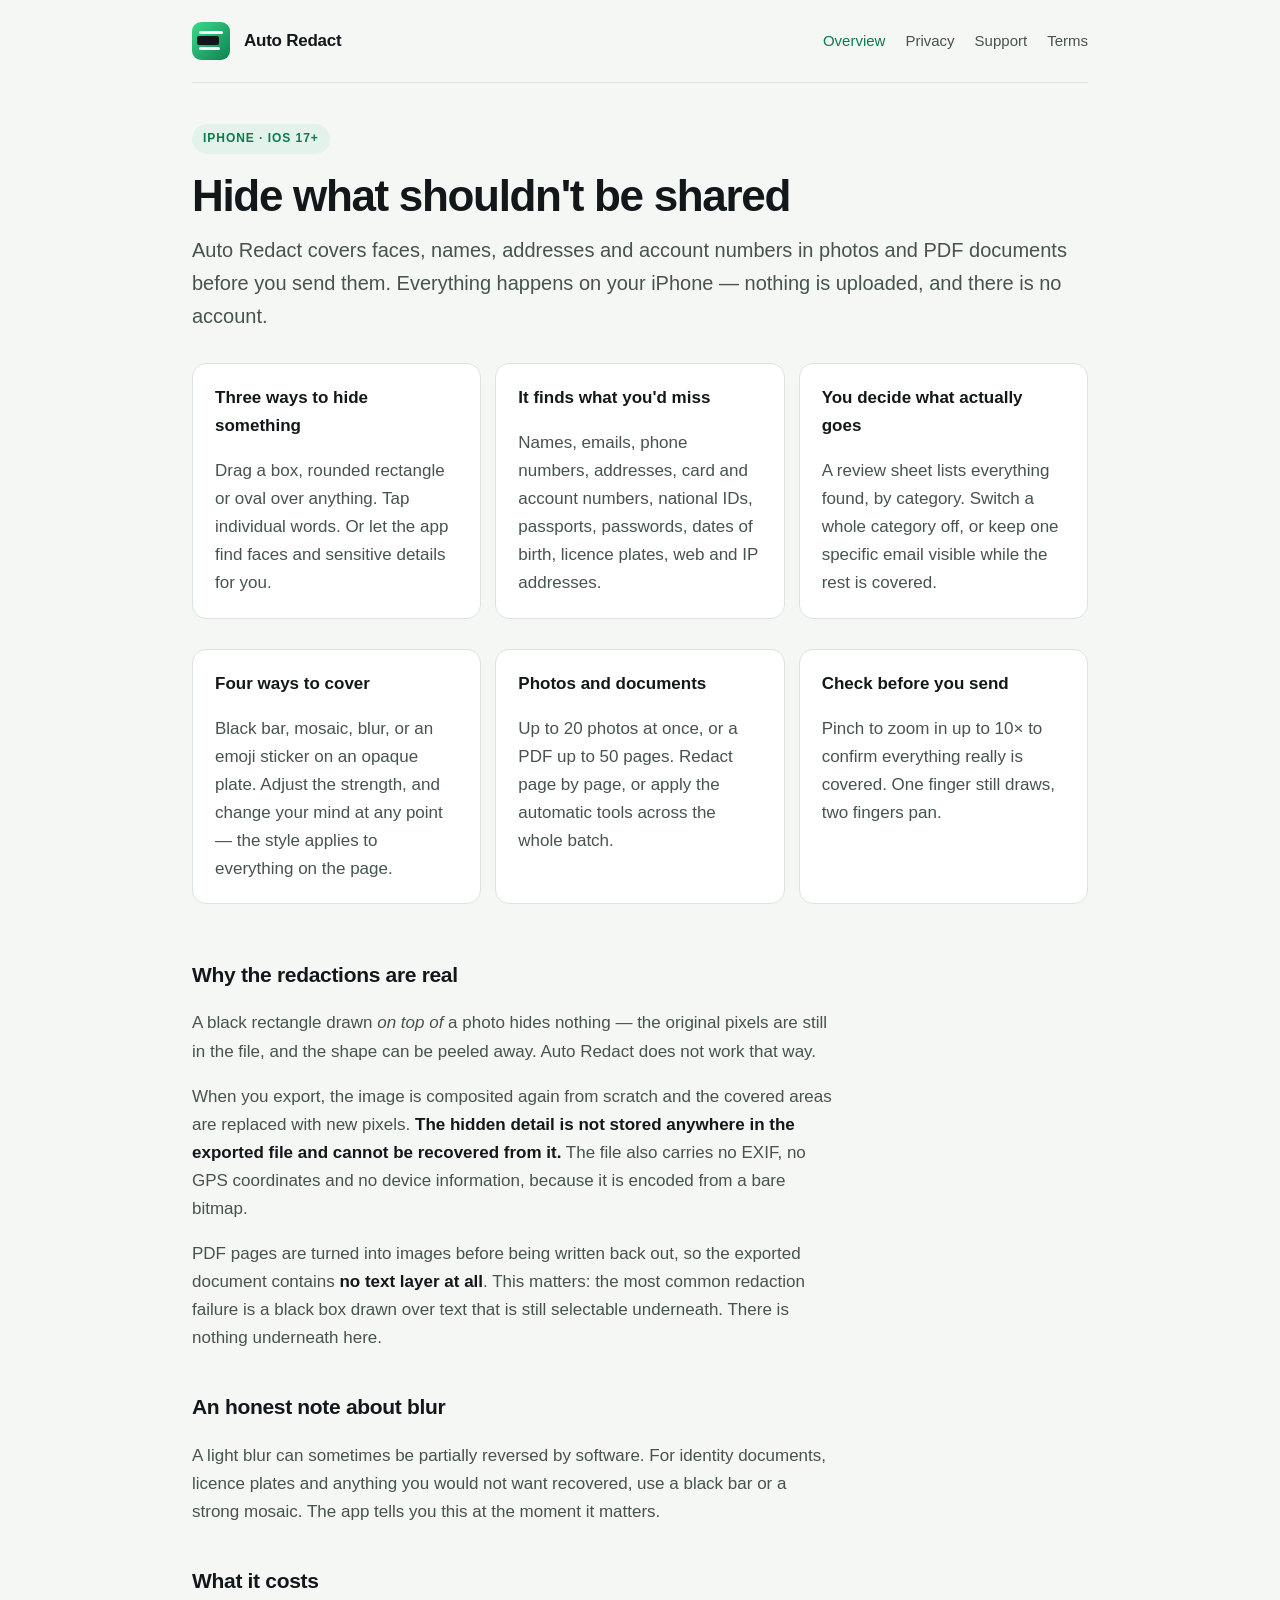
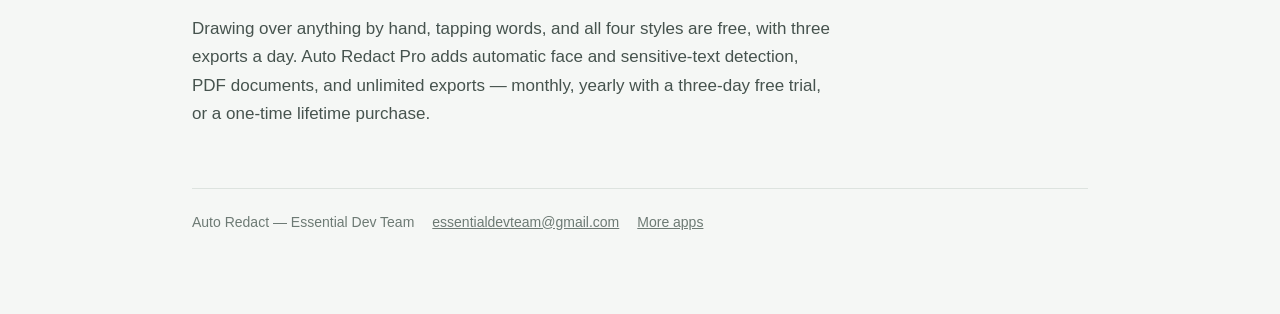
==== index.html @ 412e77c4 "Auto Redact website: overview, privacy policy, support and EULA" ====
<!doctype html>
<html lang="en">
<head>
<meta charset="utf-8">
<meta name="viewport" content="width=device-width, initial-scale=1">
<title>Hide what shouldn't be shared — Auto Redact</title>
<meta name="description" content="Cover faces, names, addresses and account numbers in photos and PDFs before you share them. Everything happens on your iPhone.">
<link rel="stylesheet" href="style.css">
</head>
<body>
<div class="wrap">
<header class="site">
  <div class="mark" aria-hidden="true"><i></i><i></i><i></i><b></b></div>
  <div class="name">Auto Redact</div>
  <nav>
    <a href="index.html" aria-current="page">Overview</a>
    <a href="privacy.html">Privacy</a>
    <a href="support.html">Support</a>
    <a href="terms.html">Terms</a>
  </nav>
</header>
<main>
  <span class="pill">iPhone · iOS 17+</span>
  <h1>Hide what shouldn't be shared</h1>
  <p class="lede">Auto Redact covers faces, names, addresses and account numbers in photos and PDF documents
    before you send them. Everything happens on your iPhone — nothing is uploaded, and there is no account.</p>

  <div class="grid">
    <div class="card">
      <h3>Three ways to hide something</h3>
      <p>Drag a box, rounded rectangle or oval over anything. Tap individual words. Or let the app find
        faces and sensitive details for you.</p>
    </div>
    <div class="card">
      <h3>It finds what you'd miss</h3>
      <p>Names, emails, phone numbers, addresses, card and account numbers, national IDs, passports,
        passwords, dates of birth, licence plates, web and IP addresses.</p>
    </div>
    <div class="card">
      <h3>You decide what actually goes</h3>
      <p>A review sheet lists everything found, by category. Switch a whole category off, or keep one
        specific email visible while the rest is covered.</p>
    </div>
    <div class="card">
      <h3>Four ways to cover</h3>
      <p>Black bar, mosaic, blur, or an emoji sticker on an opaque plate. Adjust the strength, and
        change your mind at any point — the style applies to everything on the page.</p>
    </div>
    <div class="card">
      <h3>Photos and documents</h3>
      <p>Up to 20 photos at once, or a PDF up to 50 pages. Redact page by page, or apply the automatic
        tools across the whole batch.</p>
    </div>
    <div class="card">
      <h3>Check before you send</h3>
      <p>Pinch to zoom in up to 10× to confirm everything really is covered. One finger still draws,
        two fingers pan.</p>
    </div>
  </div>

  <div class="prose">
    <h2>Why the redactions are real</h2>
    <p>A black rectangle drawn <em>on top of</em> a photo hides nothing — the original pixels are still in
      the file, and the shape can be peeled away. Auto Redact does not work that way.</p>
    <p>When you export, the image is composited again from scratch and the covered areas are replaced with
      new pixels. <strong>The hidden detail is not stored anywhere in the exported file and cannot be
      recovered from it.</strong> The file also carries no EXIF, no GPS coordinates and no device
      information, because it is encoded from a bare bitmap.</p>
    <p>PDF pages are turned into images before being written back out, so the exported document contains
      <strong>no text layer at all</strong>. This matters: the most common redaction failure is a black box
      drawn over text that is still selectable underneath. There is nothing underneath here.</p>

    <h2>An honest note about blur</h2>
    <p>A light blur can sometimes be partially reversed by software. For identity documents, licence plates
      and anything you would not want recovered, use a black bar or a strong mosaic. The app tells you this
      at the moment it matters.</p>

    <h2>What it costs</h2>
    <p>Drawing over anything by hand, tapping words, and all four styles are free, with three exports a
      day. Auto Redact Pro adds automatic face and sensitive-text detection, PDF documents, and unlimited
      exports — monthly, yearly with a three-day free trial, or a one-time lifetime purchase.</p>
  </div>
</main>
<footer class="site">
  <span>Auto Redact — Essential Dev Team</span>
  <a href="mailto:essentialdevteam@gmail.com">essentialdevteam@gmail.com</a>
  <a href="https://apps.apple.com/us/developer/dumitru-bumbu/id1868107712">More apps</a>
</footer>
</div>
</body>
</html>
---- style.css ----
:root {
  --ink: #12181a;
  --ink-2: #46534e;
  --muted: #6d7a74;
  --paper: #f5f7f5;
  --surface: #ffffff;
  --line: #dde3df;
  --accent: #0e7a49;
  --accent-soft: #e3f2ea;
  --max: 68ch;
}

@media (prefers-color-scheme: dark) {
  :root {
    --ink: #e8ece9;
    --ink-2: #b2bdb8;
    --muted: #8a9791;
    --paper: #0f1413;
    --surface: #161d1a;
    --line: #29332f;
    --accent: #45d18c;
    --accent-soft: #14291f;
  }
}

* { box-sizing: border-box; }

body {
  margin: 0;
  background: var(--paper);
  color: var(--ink);
  font: 17px/1.65 -apple-system, BlinkMacSystemFont, "Segoe UI", Roboto, Helvetica, Arial, sans-serif;
  -webkit-font-smoothing: antialiased;
}

.wrap { max-width: 940px; margin: 0 auto; padding: 0 22px 80px; }
.prose { max-width: var(--max); }

header.site {
  display: flex;
  align-items: center;
  gap: 14px;
  flex-wrap: wrap;
  padding: 22px 0;
  border-bottom: 1px solid var(--line);
  margin-bottom: 40px;
}

.mark {
  width: 38px; height: 38px; border-radius: 9px; flex: none;
  background: linear-gradient(135deg, #3ed98a, #0b8350);
  position: relative; overflow: hidden;
}
.mark i { position: absolute; left: 7px; height: 3px; border-radius: 2px; background: rgba(255,255,255,.95); }
.mark i:nth-child(1) { top: 9px;  width: 24px; }
.mark i:nth-child(2) { top: 17px; width: 18px; }
.mark i:nth-child(3) { top: 25px; width: 21px; }
.mark b { position: absolute; left: 5px; top: 14px; width: 22px; height: 9px; border-radius: 2px; background: #10161a; }

header.site .name { font-weight: 700; letter-spacing: -.015em; font-size: 17px; }
header.site nav { margin-left: auto; display: flex; gap: 20px; flex-wrap: wrap; }
header.site nav a { color: var(--ink-2); text-decoration: none; font-size: 15px; }
header.site nav a:hover, header.site nav a[aria-current] { color: var(--accent); }

h1 { font-size: clamp(30px, 5vw, 44px); line-height: 1.1; letter-spacing: -.03em; margin: 0 0 14px; }
h2 { font-size: 21px; letter-spacing: -.015em; margin: 38px 0 10px; }
h3 { font-size: 17px; margin: 26px 0 6px; }
p, li { color: var(--ink-2); }
.lede { font-size: 20px; color: var(--ink-2); margin: 0 0 30px; }
a { color: var(--accent); }
ul { padding-left: 20px; }
li { margin-bottom: 7px; }
strong { color: var(--ink); }

.card {
  background: var(--surface);
  border: 1px solid var(--line);
  border-radius: 14px;
  padding: 20px 22px;
  margin: 0 0 16px;
}
.card h3 { margin-top: 0; }
.card p:last-child { margin-bottom: 0; }

.grid { display: grid; gap: 14px; grid-template-columns: repeat(auto-fit, minmax(250px, 1fr)); margin: 26px 0 8px; }

.pill {
  display: inline-block; font-size: 12px; font-weight: 700; letter-spacing: .08em;
  text-transform: uppercase; color: var(--accent); background: var(--accent-soft);
  padding: 5px 11px; border-radius: 999px; margin-bottom: 18px;
}

.updated { font-size: 14px; color: var(--muted); margin-bottom: 30px; }

table { border-collapse: collapse; width: 100%; font-size: 15px; margin: 14px 0 22px; }
th, td { text-align: left; padding: 9px 14px 9px 0; border-bottom: 1px solid var(--line); vertical-align: top; }
th { font-size: 13px; text-transform: uppercase; letter-spacing: .05em; color: var(--muted); }

footer.site {
  border-top: 1px solid var(--line);
  margin-top: 60px; padding-top: 22px;
  font-size: 14px; color: var(--muted);
  display: flex; gap: 18px; flex-wrap: wrap;
}
footer.site a { color: var(--muted); }
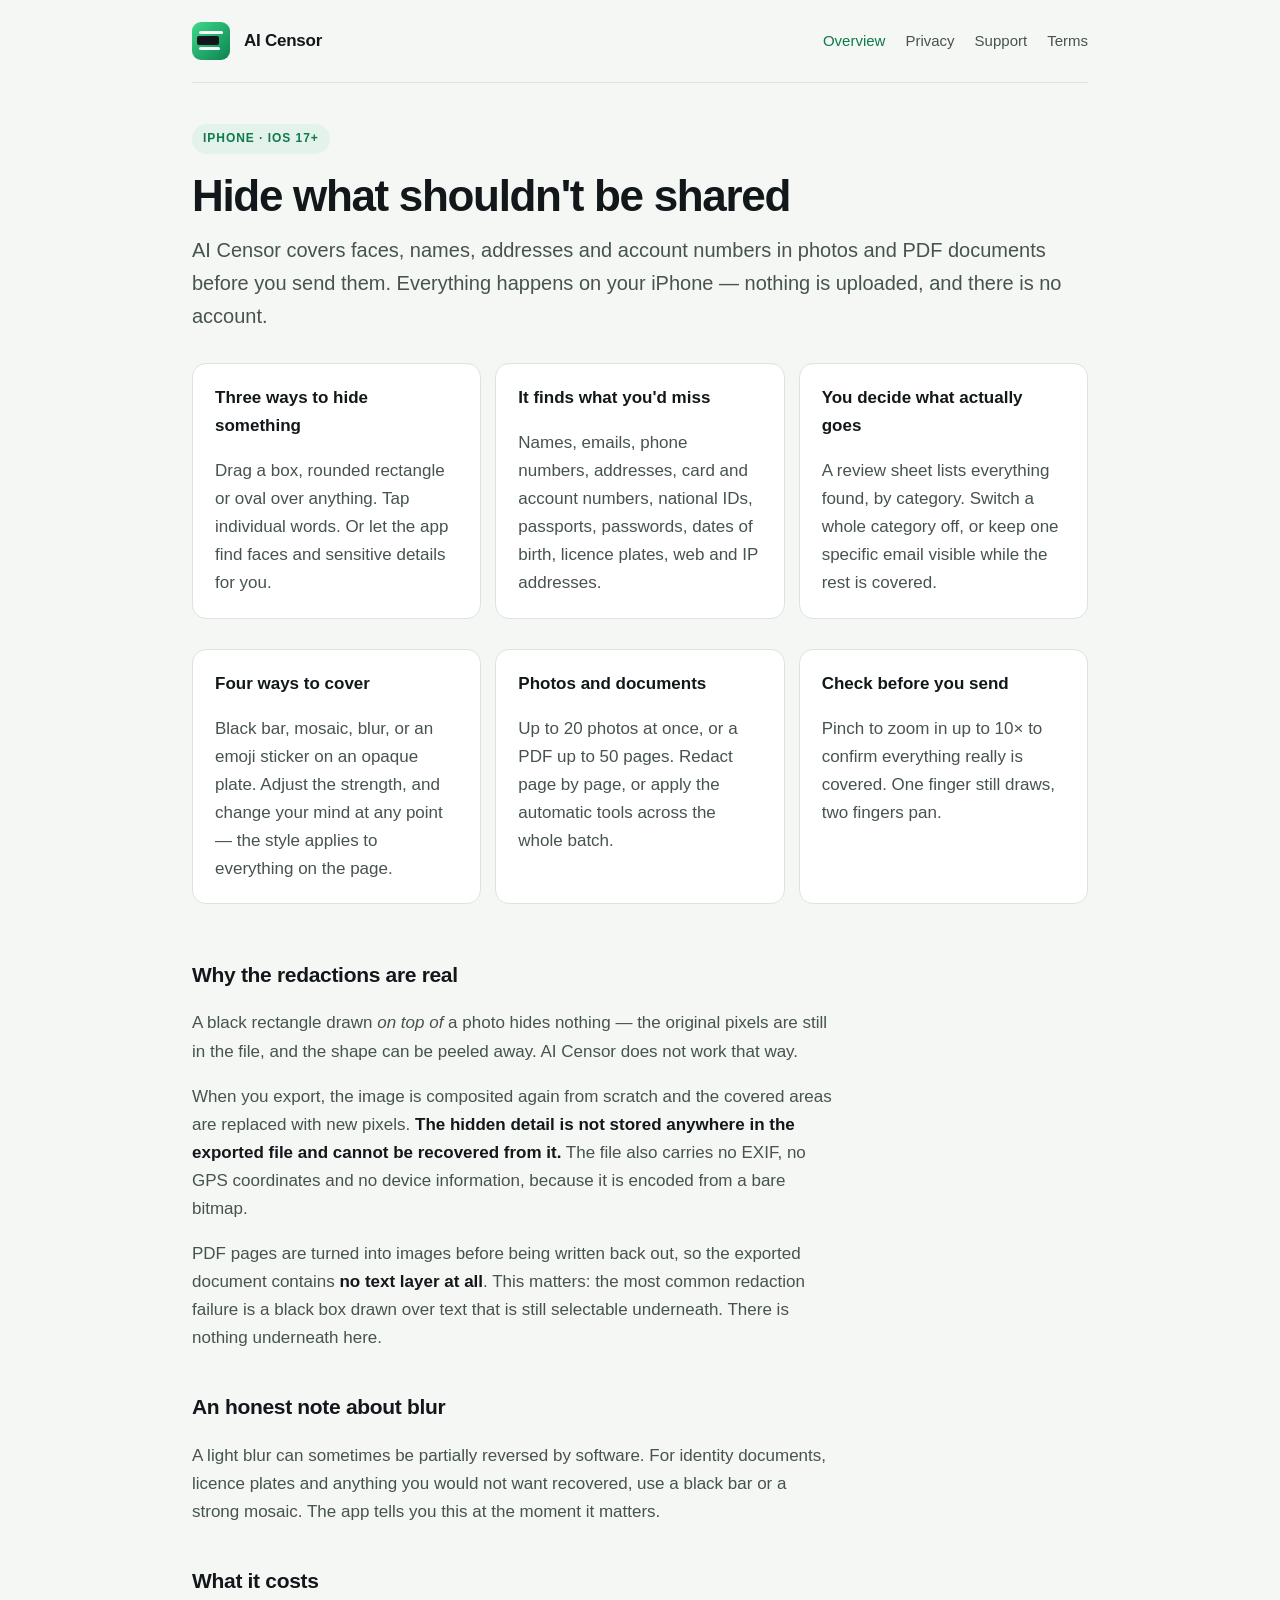
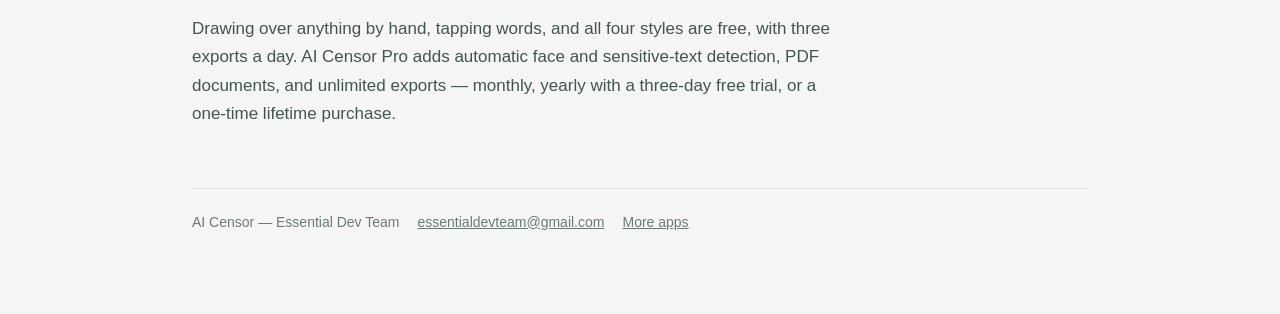
==== commit 060b4ab1: "Rename to AI Censor" ====
--- a/index.html
+++ b/index.html
@@ -3,7 +3,7 @@
 <head>
 <meta charset="utf-8">
 <meta name="viewport" content="width=device-width, initial-scale=1">
-<title>Hide what shouldn't be shared — Auto Redact</title>
+<title>Hide what shouldn't be shared — AI Censor</title>
 <meta name="description" content="Cover faces, names, addresses and account numbers in photos and PDFs before you share them. Everything happens on your iPhone.">
 <link rel="stylesheet" href="style.css">
 </head>
@@ -11,7 +11,7 @@
 <div class="wrap">
 <header class="site">
   <div class="mark" aria-hidden="true"><i></i><i></i><i></i><b></b></div>
-  <div class="name">Auto Redact</div>
+  <div class="name">AI Censor</div>
   <nav>
     <a href="index.html" aria-current="page">Overview</a>
     <a href="privacy.html">Privacy</a>
@@ -22,7 +22,7 @@
 <main>
   <span class="pill">iPhone · iOS 17+</span>
   <h1>Hide what shouldn't be shared</h1>
-  <p class="lede">Auto Redact covers faces, names, addresses and account numbers in photos and PDF documents
+  <p class="lede">AI Censor covers faces, names, addresses and account numbers in photos and PDF documents
     before you send them. Everything happens on your iPhone — nothing is uploaded, and there is no account.</p>
 
   <div class="grid">
@@ -61,7 +61,7 @@
   <div class="prose">
     <h2>Why the redactions are real</h2>
     <p>A black rectangle drawn <em>on top of</em> a photo hides nothing — the original pixels are still in
-      the file, and the shape can be peeled away. Auto Redact does not work that way.</p>
+      the file, and the shape can be peeled away. AI Censor does not work that way.</p>
     <p>When you export, the image is composited again from scratch and the covered areas are replaced with
       new pixels. <strong>The hidden detail is not stored anywhere in the exported file and cannot be
       recovered from it.</strong> The file also carries no EXIF, no GPS coordinates and no device
@@ -77,12 +77,12 @@
 
     <h2>What it costs</h2>
     <p>Drawing over anything by hand, tapping words, and all four styles are free, with three exports a
-      day. Auto Redact Pro adds automatic face and sensitive-text detection, PDF documents, and unlimited
+      day. AI Censor Pro adds automatic face and sensitive-text detection, PDF documents, and unlimited
       exports — monthly, yearly with a three-day free trial, or a one-time lifetime purchase.</p>
   </div>
 </main>
 <footer class="site">
-  <span>Auto Redact — Essential Dev Team</span>
+  <span>AI Censor — Essential Dev Team</span>
   <a href="mailto:essentialdevteam@gmail.com">essentialdevteam@gmail.com</a>
   <a href="https://apps.apple.com/us/developer/dumitru-bumbu/id1868107712">More apps</a>
 </footer>
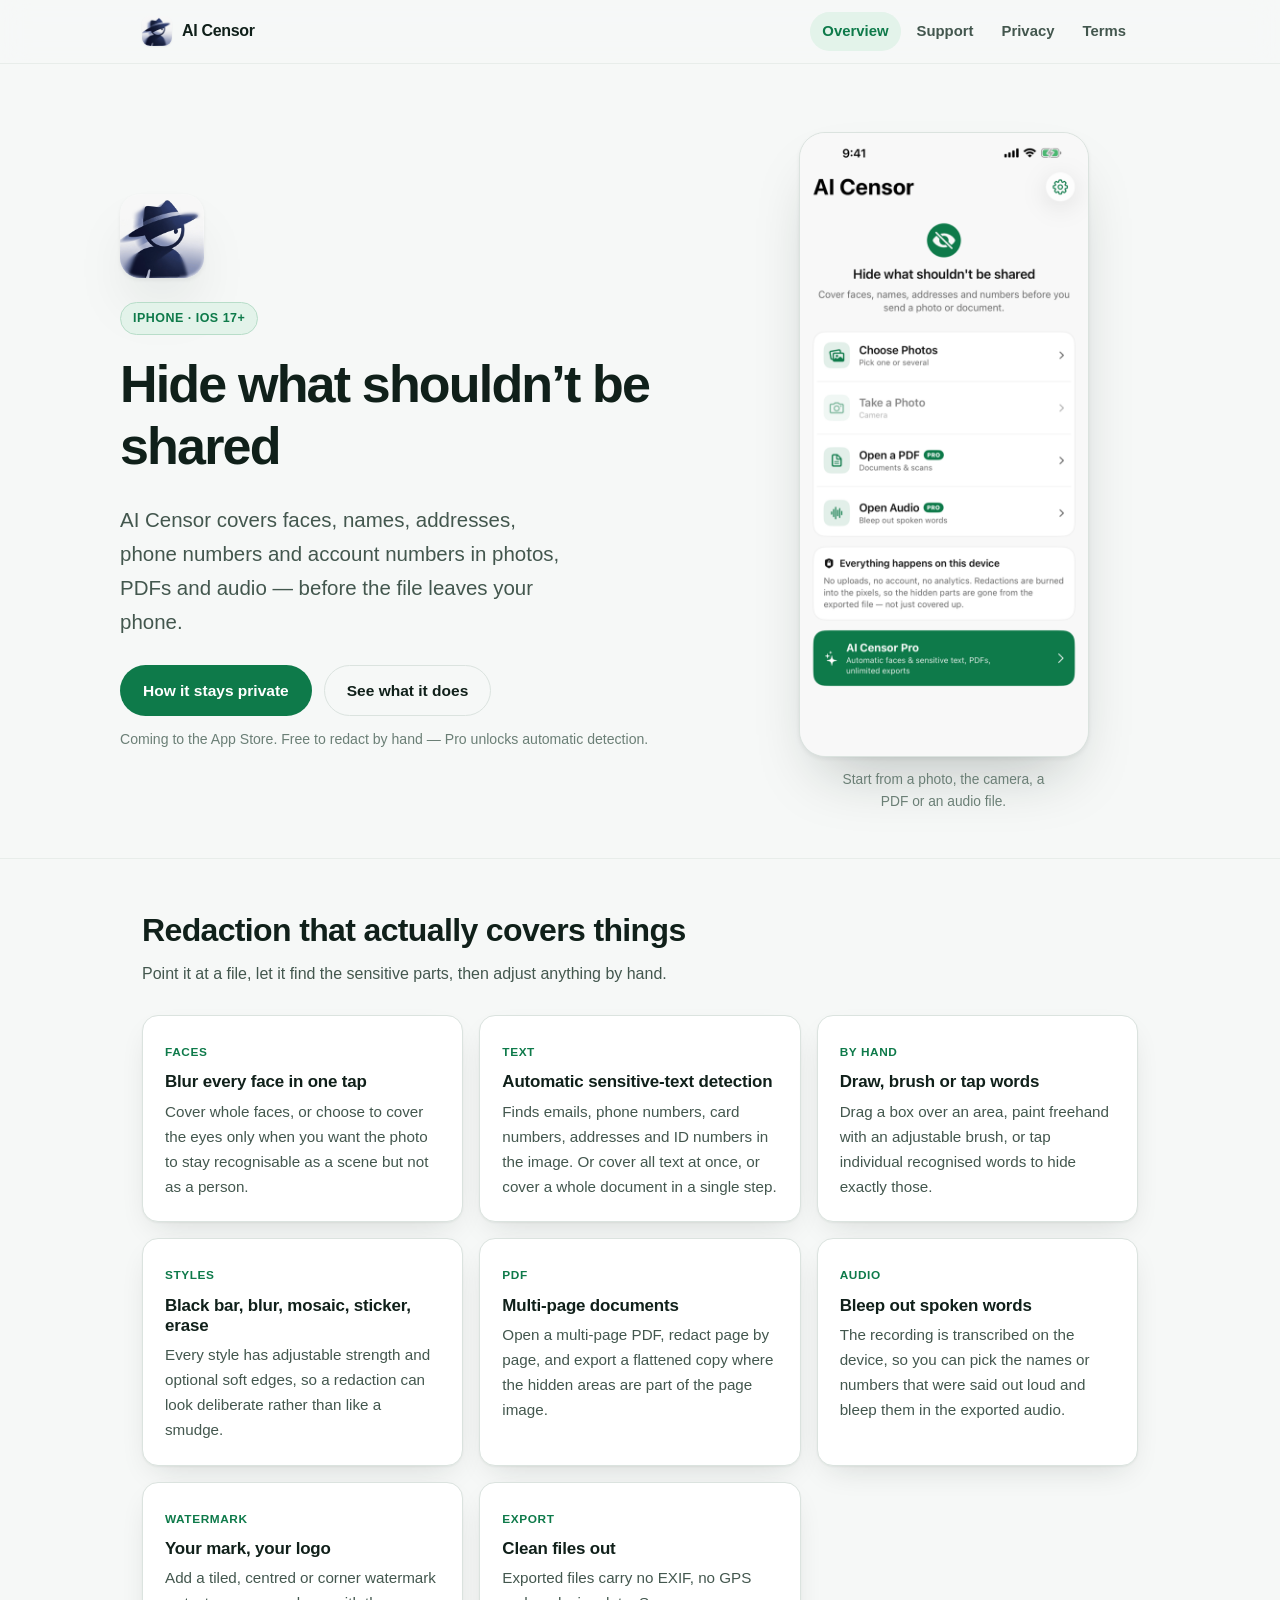
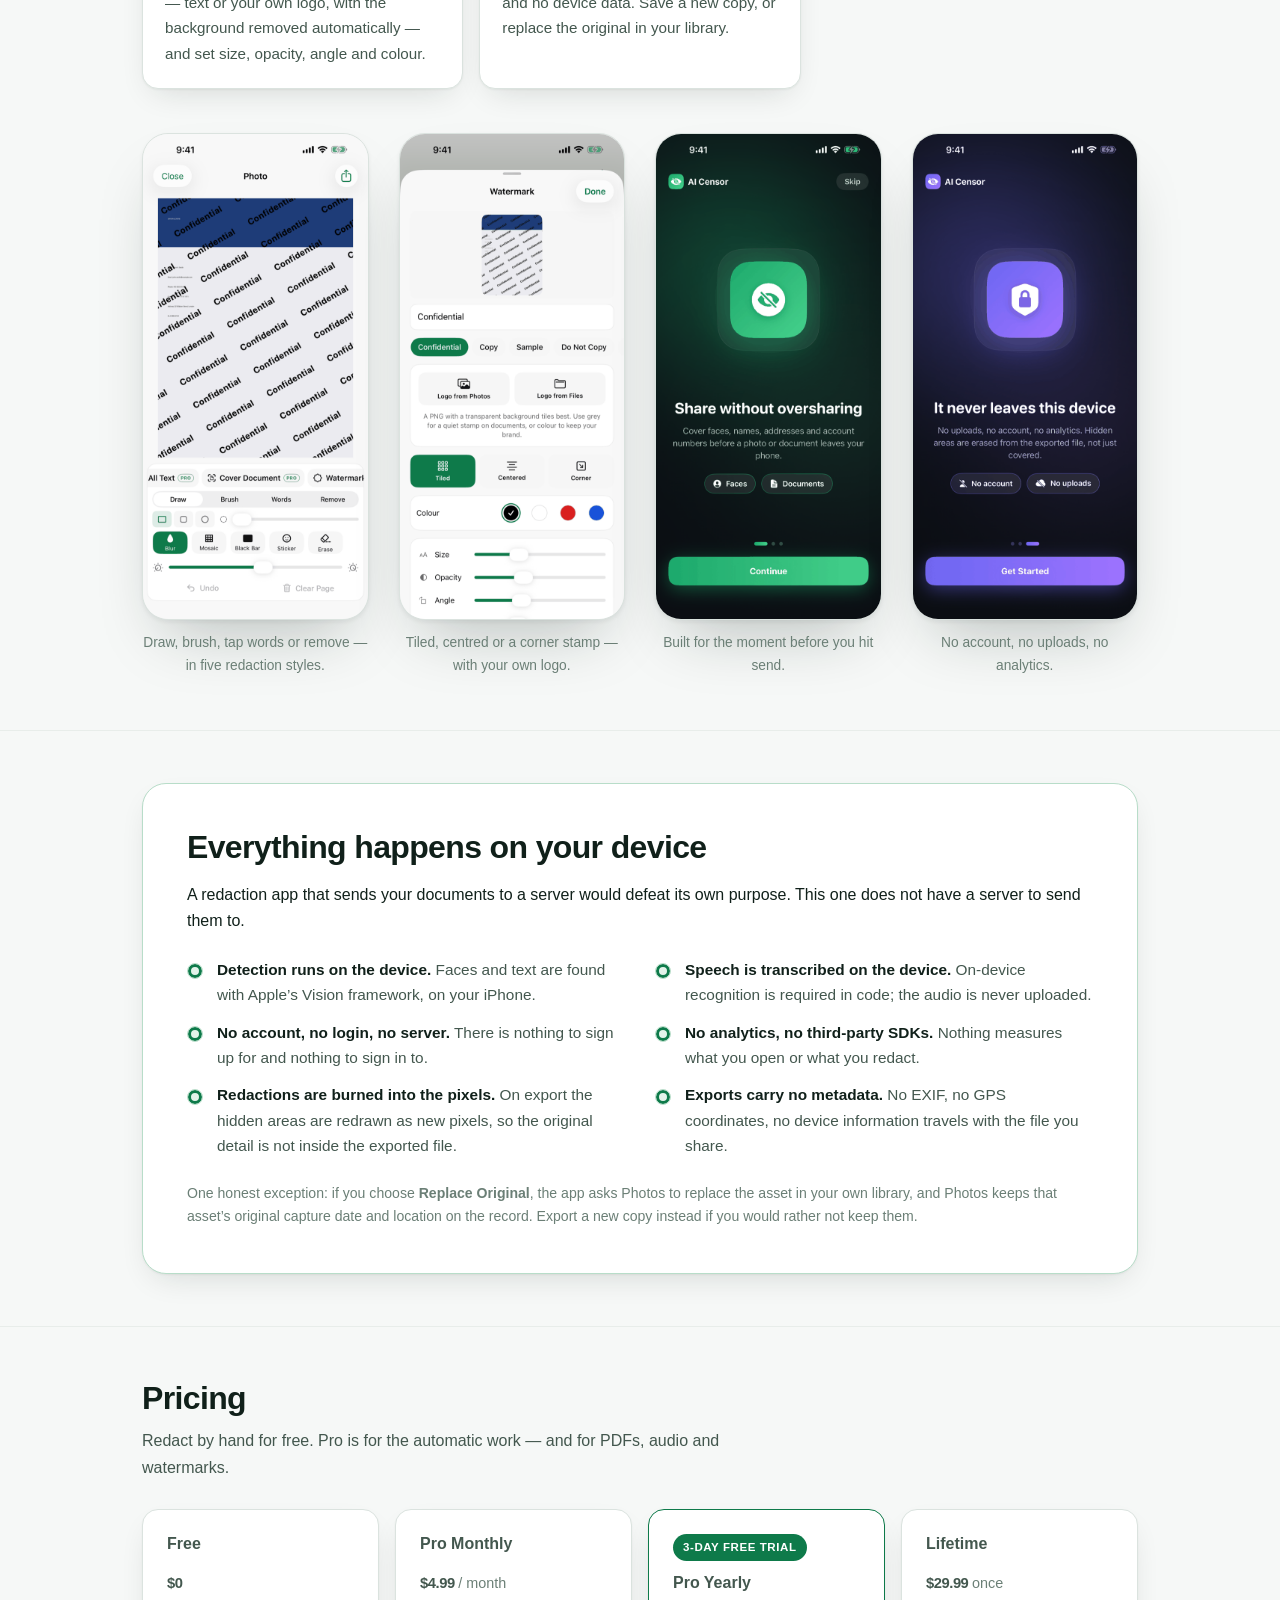
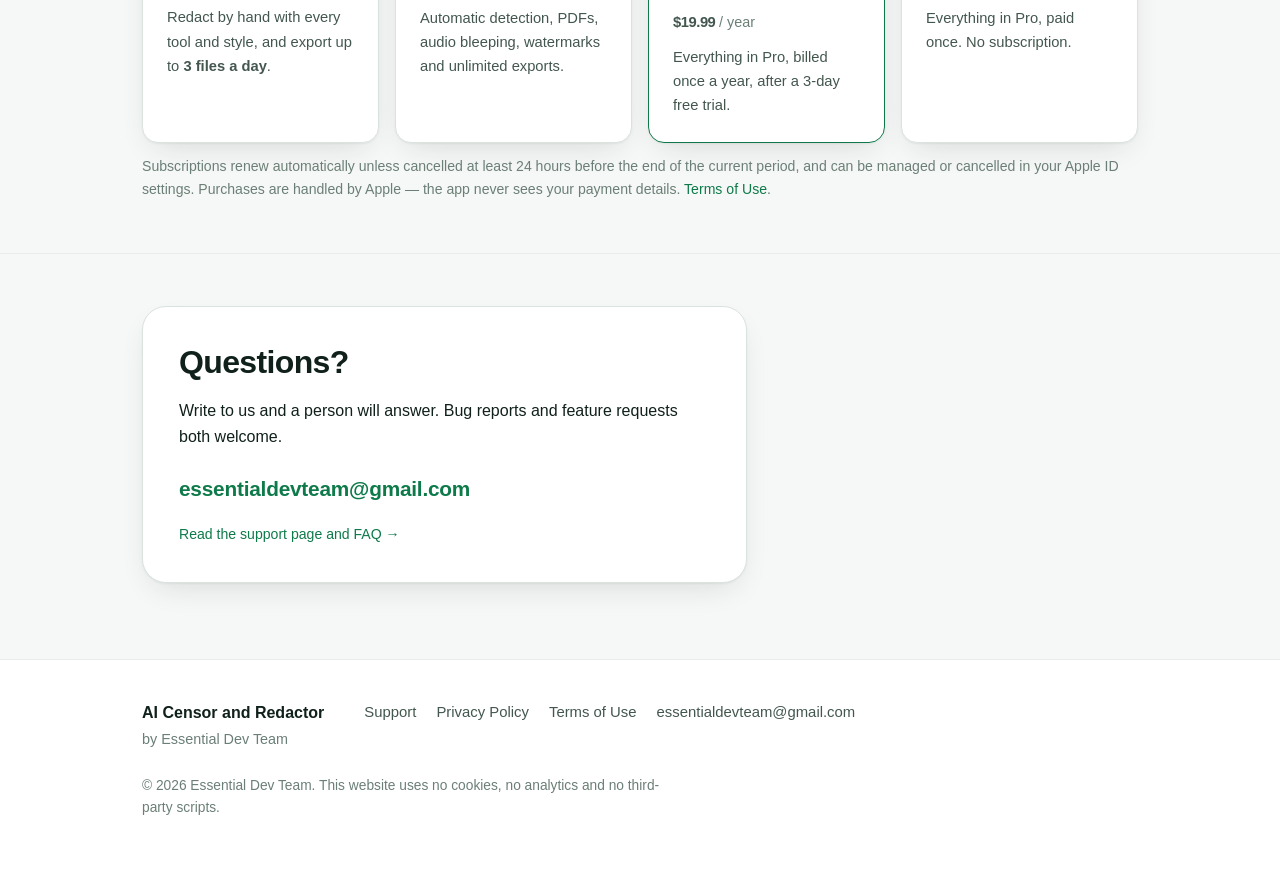
==== commit d5d599f6: "Rebuild site: 4 polished pages, real screenshots, full legal copy Home, Support/FAQ, Privacy Policy " ====
--- a/index.html
+++ b/index.html
@@ -3,89 +3,235 @@
 <head>
 <meta charset="utf-8">
 <meta name="viewport" content="width=device-width, initial-scale=1">
-<title>Hide what shouldn't be shared — AI Censor</title>
-<meta name="description" content="Cover faces, names, addresses and account numbers in photos and PDFs before you share them. Everything happens on your iPhone.">
+<title>AI Censor and Redactor — hide what shouldn't be shared</title>
+<meta name="description" content="Cover faces, names, addresses, phone numbers and account numbers in photos, PDFs and audio before you share them. Everything happens on your iPhone. No account, no uploads.">
+<meta name="theme-color" content="#0E7A4A" media="(prefers-color-scheme: light)">
+<meta name="theme-color" content="#0b100e" media="(prefers-color-scheme: dark)">
+<meta property="og:title" content="AI Censor and Redactor">
+<meta property="og:description" content="Redact photos, PDFs and audio on your iPhone. Nothing is uploaded.">
+<meta property="og:type" content="website">
+<link rel="icon" href="img/icon.png">
+<link rel="apple-touch-icon" href="img/icon.png">
 <link rel="stylesheet" href="style.css">
 </head>
 <body>
-<div class="wrap">
+<a class="skip" href="#main">Skip to content</a>
+
 <header class="site">
-  <div class="mark" aria-hidden="true"><i></i><i></i><i></i><b></b></div>
-  <div class="name">AI Censor</div>
-  <nav>
-    <a href="index.html" aria-current="page">Overview</a>
-    <a href="privacy.html">Privacy</a>
-    <a href="support.html">Support</a>
-    <a href="terms.html">Terms</a>
-  </nav>
+  <div class="inner">
+    <a class="brand" href="index.html">
+      <img src="img/icon.png" alt="AI Censor and Redactor app icon">
+      <span>AI Censor</span>
+    </a>
+    <nav aria-label="Primary">
+      <a href="index.html" aria-current="page">Overview</a>
+      <a href="support.html">Support</a>
+      <a href="privacy.html">Privacy</a>
+      <a href="terms.html">Terms</a>
+    </nav>
+  </div>
 </header>
-<main>
-  <span class="pill">iPhone · iOS 17+</span>
-  <h1>Hide what shouldn't be shared</h1>
-  <p class="lede">AI Censor covers faces, names, addresses and account numbers in photos and PDF documents
-    before you send them. Everything happens on your iPhone — nothing is uploaded, and there is no account.</p>
-
-  <div class="grid">
-    <div class="card">
-      <h3>Three ways to hide something</h3>
-      <p>Drag a box, rounded rectangle or oval over anything. Tap individual words. Or let the app find
-        faces and sensitive details for you.</p>
-    </div>
-    <div class="card">
-      <h3>It finds what you'd miss</h3>
-      <p>Names, emails, phone numbers, addresses, card and account numbers, national IDs, passports,
-        passwords, dates of birth, licence plates, web and IP addresses.</p>
-    </div>
-    <div class="card">
-      <h3>You decide what actually goes</h3>
-      <p>A review sheet lists everything found, by category. Switch a whole category off, or keep one
-        specific email visible while the rest is covered.</p>
-    </div>
-    <div class="card">
-      <h3>Four ways to cover</h3>
-      <p>Black bar, mosaic, blur, or an emoji sticker on an opaque plate. Adjust the strength, and
-        change your mind at any point — the style applies to everything on the page.</p>
-    </div>
-    <div class="card">
-      <h3>Photos and documents</h3>
-      <p>Up to 20 photos at once, or a PDF up to 50 pages. Redact page by page, or apply the automatic
-        tools across the whole batch.</p>
-    </div>
-    <div class="card">
-      <h3>Check before you send</h3>
-      <p>Pinch to zoom in up to 10× to confirm everything really is covered. One finger still draws,
-        two fingers pan.</p>
+
+<main id="main">
+
+  <div class="hero wrap">
+    <div class="hero-grid">
+      <div>
+        <img class="hero-icon" src="img/icon.png" alt="AI Censor and Redactor app icon: a crossed-out eye on a green rounded square">
+        <span class="pill">iPhone &middot; iOS 17+</span>
+        <h1>Hide what shouldn&rsquo;t be shared</h1>
+        <p class="lede">AI Censor covers faces, names, addresses, phone numbers and account numbers in
+          photos, PDFs and audio &mdash; before the file leaves your phone.</p>
+        <div class="cta-row">
+          <a class="btn btn-primary" href="#device">How it stays private</a>
+          <a class="btn btn-ghost" href="#features">See what it does</a>
+        </div>
+        <p class="note">Coming to the App Store. Free to redact by hand &mdash; Pro unlocks automatic detection.</p>
+      </div>
+      <figure class="phone">
+        <img src="img/2-b-home.png" width="600" height="1298"
+             alt="The AI Censor home screen, offering Choose Photos, Take a Photo, Open a PDF and Open Audio, above a panel that reads &ldquo;Everything happens on this device&rdquo;.">
+        <figcaption>Start from a photo, the camera, a PDF or an audio file.</figcaption>
+      </figure>
     </div>
   </div>
 
-  <div class="prose">
-    <h2>Why the redactions are real</h2>
-    <p>A black rectangle drawn <em>on top of</em> a photo hides nothing — the original pixels are still in
-      the file, and the shape can be peeled away. AI Censor does not work that way.</p>
-    <p>When you export, the image is composited again from scratch and the covered areas are replaced with
-      new pixels. <strong>The hidden detail is not stored anywhere in the exported file and cannot be
-      recovered from it.</strong> The file also carries no EXIF, no GPS coordinates and no device
-      information, because it is encoded from a bare bitmap.</p>
-    <p>PDF pages are turned into images before being written back out, so the exported document contains
-      <strong>no text layer at all</strong>. This matters: the most common redaction failure is a black box
-      drawn over text that is still selectable underneath. There is nothing underneath here.</p>
-
-    <h2>An honest note about blur</h2>
-    <p>A light blur can sometimes be partially reversed by software. For identity documents, licence plates
-      and anything you would not want recovered, use a black bar or a strong mosaic. The app tells you this
-      at the moment it matters.</p>
-
-    <h2>What it costs</h2>
-    <p>Drawing over anything by hand, tapping words, and all four styles are free, with three exports a
-      day. AI Censor Pro adds automatic face and sensitive-text detection, PDF documents, and unlimited
-      exports — monthly, yearly with a three-day free trial, or a one-time lifetime purchase.</p>
+  <section id="features">
+    <div class="wrap">
+      <h2>Redaction that actually covers things</h2>
+      <p class="sub">Point it at a file, let it find the sensitive parts, then adjust anything by hand.</p>
+
+      <div class="cards">
+        <article class="card">
+          <span class="k">Faces</span>
+          <h3>Blur every face in one tap</h3>
+          <p>Cover whole faces, or choose to cover the eyes only when you want the photo to stay
+            recognisable as a scene but not as a person.</p>
+        </article>
+        <article class="card">
+          <span class="k">Text</span>
+          <h3>Automatic sensitive-text detection</h3>
+          <p>Finds emails, phone numbers, card numbers, addresses and ID numbers in the image. Or cover
+            all text at once, or cover a whole document in a single step.</p>
+        </article>
+        <article class="card">
+          <span class="k">By hand</span>
+          <h3>Draw, brush or tap words</h3>
+          <p>Drag a box over an area, paint freehand with an adjustable brush, or tap individual
+            recognised words to hide exactly those.</p>
+        </article>
+        <article class="card">
+          <span class="k">Styles</span>
+          <h3>Black bar, blur, mosaic, sticker, erase</h3>
+          <p>Every style has adjustable strength and optional soft edges, so a redaction can look
+            deliberate rather than like a smudge.</p>
+        </article>
+        <article class="card">
+          <span class="k">PDF</span>
+          <h3>Multi-page documents</h3>
+          <p>Open a multi-page PDF, redact page by page, and export a flattened copy where the hidden
+            areas are part of the page image.</p>
+        </article>
+        <article class="card">
+          <span class="k">Audio</span>
+          <h3>Bleep out spoken words</h3>
+          <p>The recording is transcribed on the device, so you can pick the names or numbers that were
+            said out loud and bleep them in the exported audio.</p>
+        </article>
+        <article class="card">
+          <span class="k">Watermark</span>
+          <h3>Your mark, your logo</h3>
+          <p>Add a tiled, centred or corner watermark &mdash; text or your own logo, with the background
+            removed automatically &mdash; and set size, opacity, angle and colour.</p>
+        </article>
+        <article class="card">
+          <span class="k">Export</span>
+          <h3>Clean files out</h3>
+          <p>Exported files carry no EXIF, no GPS and no device data. Save a new copy, or replace the
+            original in your library.</p>
+        </article>
+      </div>
+
+      <div class="shots" style="margin-top:44px">
+        <figure class="phone">
+          <img src="img/3-c-editor.png" width="600" height="1298"
+               alt="The editor showing a document covered with a repeating &ldquo;Confidential&rdquo; watermark, with Draw, Brush, Words and Remove tools and Blur, Mosaic, Black Bar, Sticker and Erase styles below it.">
+          <figcaption>Draw, brush, tap words or remove &mdash; in five redaction styles.</figcaption>
+        </figure>
+        <figure class="phone">
+          <img src="img/4-d-watermark.png" width="600" height="1298"
+               alt="The watermark sheet with preset labels Confidential, Copy, Sample and Do Not Copy, buttons to load a logo from Photos or Files, Tiled, Centred and Corner layouts, and sliders for size, opacity and angle.">
+          <figcaption>Tiled, centred or a corner stamp &mdash; with your own logo.</figcaption>
+        </figure>
+        <figure class="phone">
+          <img src="img/1-a-onboarding1.png" width="600" height="1298"
+               alt="An onboarding screen headed &ldquo;Share without oversharing&rdquo;, describing covering faces, names, addresses and account numbers before a photo or document leaves your phone.">
+          <figcaption>Built for the moment before you hit send.</figcaption>
+        </figure>
+        <figure class="phone">
+          <img src="img/5-e-onboarding3.png" width="600" height="1298"
+               alt="An onboarding screen headed &ldquo;It never leaves this device&rdquo;, with badges reading No account and No uploads.">
+          <figcaption>No account, no uploads, no analytics.</figcaption>
+        </figure>
+      </div>
+    </div>
+  </section>
+
+  <section id="device">
+    <div class="wrap">
+      <div class="band">
+        <h2>Everything happens on your device</h2>
+        <p class="sub">A redaction app that sends your documents to a server would defeat its own purpose.
+          This one does not have a server to send them to.</p>
+        <ul class="facts">
+          <li><strong>Detection runs on the device.</strong> Faces and text are found with Apple&rsquo;s
+            Vision framework, on your iPhone.</li>
+          <li><strong>Speech is transcribed on the device.</strong> On-device recognition is required in
+            code; the audio is never uploaded.</li>
+          <li><strong>No account, no login, no server.</strong> There is nothing to sign up for and
+            nothing to sign in to.</li>
+          <li><strong>No analytics, no third-party SDKs.</strong> Nothing measures what you open or
+            what you redact.</li>
+          <li><strong>Redactions are burned into the pixels.</strong> On export the hidden areas are
+            redrawn as new pixels, so the original detail is not inside the exported file.</li>
+          <li><strong>Exports carry no metadata.</strong> No EXIF, no GPS coordinates, no device
+            information travels with the file you share.</li>
+        </ul>
+        <p class="note" style="margin-top:24px">
+          One honest exception: if you choose <strong>Replace Original</strong>, the app asks Photos to
+          replace the asset in your own library, and Photos keeps that asset&rsquo;s original capture date
+          and location on the record. Export a new copy instead if you would rather not keep them.
+        </p>
+      </div>
+    </div>
+  </section>
+
+  <section id="pricing">
+    <div class="wrap">
+      <h2>Pricing</h2>
+      <p class="sub">Redact by hand for free. Pro is for the automatic work &mdash; and for PDFs, audio
+        and watermarks.</p>
+      <div class="tiers">
+        <article class="tier">
+          <h3>Free</h3>
+          <p class="price">$0</p>
+          <p>Redact by hand with every tool and style, and export up to <strong>3 files a day</strong>.</p>
+        </article>
+        <article class="tier">
+          <h3>Pro Monthly</h3>
+          <p class="price">$4.99 <span>/ month</span></p>
+          <p>Automatic detection, PDFs, audio bleeping, watermarks and unlimited exports.</p>
+        </article>
+        <article class="tier featured">
+          <span class="tag">3-day free trial</span>
+          <h3>Pro Yearly</h3>
+          <p class="price">$19.99 <span>/ year</span></p>
+          <p>Everything in Pro, billed once a year, after a 3-day free trial.</p>
+        </article>
+        <article class="tier">
+          <h3>Lifetime</h3>
+          <p class="price">$29.99 <span>once</span></p>
+          <p>Everything in Pro, paid once. No subscription.</p>
+        </article>
+      </div>
+      <p class="note">Subscriptions renew automatically unless cancelled at least 24 hours before the end
+        of the current period, and can be managed or cancelled in your Apple ID settings. Purchases are
+        handled by Apple &mdash; the app never sees your payment details.
+        <a href="terms.html">Terms of Use</a>.</p>
+    </div>
+  </section>
+
+  <section>
+    <div class="wrap">
+      <div class="contact">
+        <h2>Questions?</h2>
+        <p>Write to us and a person will answer. Bug reports and feature requests both welcome.</p>
+        <a class="mail" href="mailto:essentialdevteam@gmail.com?subject=AI%20Censor%20Support">essentialdevteam@gmail.com</a>
+        <p class="note"><a href="support.html">Read the support page and FAQ &rarr;</a></p>
+      </div>
+    </div>
+  </section>
+
+</main>
+
+<footer class="site-foot">
+  <div class="wrap">
+    <div class="foot-grid">
+      <div>
+        <strong>AI Censor and Redactor</strong><br>
+        <span style="color:var(--text-3);font-size:.9rem">by Essential Dev Team</span>
+      </div>
+      <nav aria-label="Footer">
+        <a href="support.html">Support</a>
+        <a href="privacy.html">Privacy Policy</a>
+        <a href="terms.html">Terms of Use</a>
+        <a href="mailto:essentialdevteam@gmail.com">essentialdevteam@gmail.com</a>
+      </nav>
+    </div>
+    <p class="foot-note">&copy; 2026 Essential Dev Team. This website uses no cookies, no analytics and
+      no third-party scripts.</p>
   </div>
-</main>
-<footer class="site">
-  <span>AI Censor — Essential Dev Team</span>
-  <a href="mailto:essentialdevteam@gmail.com">essentialdevteam@gmail.com</a>
-  <a href="https://apps.apple.com/us/developer/dumitru-bumbu/id1868107712">More apps</a>
 </footer>
-</div>
+
 </body>
 </html>
--- a/style.css
+++ b/style.css
@@ -1,105 +1,312 @@
+/* AI Censor and Redactor — Essential Dev Team
+   One stylesheet. No build step, no JS frameworks, no trackers, no cookies. */
+
 :root {
-  --ink: #12181a;
-  --ink-2: #46534e;
-  --muted: #6d7a74;
-  --paper: #f5f7f5;
-  --surface: #ffffff;
-  --line: #dde3df;
-  --accent: #0e7a49;
-  --accent-soft: #e3f2ea;
-  --max: 68ch;
+  color-scheme: light dark;
+
+  /* Light palette (default) */
+  --bg:        #f6f8f7;
+  --bg-2:      #ffffff;
+  --surface:   #ffffff;
+  --surface-2: #eef2f0;
+  --line:      #dbe3df;
+  --line-soft: #e8edea;
+
+  --text:      #10201a;
+  --text-2:    #43574e;
+  --text-3:    #6b7f76;
+
+  --accent:      #0E7A4A;
+  --accent-ink:  #ffffff;
+  --accent-soft: #e3f3ea;
+  --accent-line: #b8ddc9;
+
+  --shadow: 0 1px 2px rgba(16, 32, 26, .05), 0 12px 32px -12px rgba(16, 32, 26, .16);
+  --shadow-lg: 0 2px 4px rgba(16, 32, 26, .06), 0 32px 64px -24px rgba(16, 32, 26, .28);
+
+  --radius:    16px;
+  --radius-lg: 24px;
+  --maxw:      1040px;
+  --measure:   68ch;
 }
 
 @media (prefers-color-scheme: dark) {
   :root {
-    --ink: #e8ece9;
-    --ink-2: #b2bdb8;
-    --muted: #8a9791;
-    --paper: #0f1413;
-    --surface: #161d1a;
-    --line: #29332f;
-    --accent: #45d18c;
-    --accent-soft: #14291f;
+    --bg:        #0b100e;
+    --bg-2:      #0e1512;
+    --surface:   #121a16;
+    --surface-2: #172219;
+    --line:      #22302a;
+    --line-soft: #1a2621;
+
+    --text:      #eaf3ee;
+    --text-2:    #a9bdb3;
+    --text-3:    #7d9389;
+
+    --accent:      #2ACE8C;
+    --accent-ink:  #04150d;
+    --accent-soft: #10241b;
+    --accent-line: #1e4634;
+
+    --shadow: 0 1px 2px rgba(0,0,0,.4), 0 12px 32px -12px rgba(0,0,0,.7);
+    --shadow-lg: 0 2px 6px rgba(0,0,0,.45), 0 32px 64px -24px rgba(0,0,0,.8);
   }
 }
 
-* { box-sizing: border-box; }
+/* ---------- base ---------- */
+
+*, *::before, *::after { box-sizing: border-box; }
+
+html { -webkit-text-size-adjust: 100%; scroll-behavior: smooth; }
+@media (prefers-reduced-motion: reduce) {
+  html { scroll-behavior: auto; }
+  * { animation-duration: .001ms !important; transition-duration: .001ms !important; }
+}
 
 body {
   margin: 0;
-  background: var(--paper);
-  color: var(--ink);
-  font: 17px/1.65 -apple-system, BlinkMacSystemFont, "Segoe UI", Roboto, Helvetica, Arial, sans-serif;
-  -webkit-font-smoothing: antialiased;
-}
-
-.wrap { max-width: 940px; margin: 0 auto; padding: 0 22px 80px; }
-.prose { max-width: var(--max); }
-
-header.site {
-  display: flex;
-  align-items: center;
-  gap: 14px;
-  flex-wrap: wrap;
-  padding: 22px 0;
-  border-bottom: 1px solid var(--line);
-  margin-bottom: 40px;
-}
-
-.mark {
-  width: 38px; height: 38px; border-radius: 9px; flex: none;
-  background: linear-gradient(135deg, #3ed98a, #0b8350);
-  position: relative; overflow: hidden;
-}
-.mark i { position: absolute; left: 7px; height: 3px; border-radius: 2px; background: rgba(255,255,255,.95); }
-.mark i:nth-child(1) { top: 9px;  width: 24px; }
-.mark i:nth-child(2) { top: 17px; width: 18px; }
-.mark i:nth-child(3) { top: 25px; width: 21px; }
-.mark b { position: absolute; left: 5px; top: 14px; width: 22px; height: 9px; border-radius: 2px; background: #10161a; }
-
-header.site .name { font-weight: 700; letter-spacing: -.015em; font-size: 17px; }
-header.site nav { margin-left: auto; display: flex; gap: 20px; flex-wrap: wrap; }
-header.site nav a { color: var(--ink-2); text-decoration: none; font-size: 15px; }
-header.site nav a:hover, header.site nav a[aria-current] { color: var(--accent); }
-
-h1 { font-size: clamp(30px, 5vw, 44px); line-height: 1.1; letter-spacing: -.03em; margin: 0 0 14px; }
-h2 { font-size: 21px; letter-spacing: -.015em; margin: 38px 0 10px; }
-h3 { font-size: 17px; margin: 26px 0 6px; }
-p, li { color: var(--ink-2); }
-.lede { font-size: 20px; color: var(--ink-2); margin: 0 0 30px; }
-a { color: var(--accent); }
-ul { padding-left: 20px; }
-li { margin-bottom: 7px; }
-strong { color: var(--ink); }
-
+  background: var(--bg);
+  color: var(--text);
+  font: 16px/1.65 -apple-system, BlinkMacSystemFont, "SF Pro Text", "Segoe UI", Inter, Roboto, "Helvetica Neue", Arial, sans-serif;
+  font-feature-settings: "kern" 1;
+  text-rendering: optimizeLegibility;
+}
+
+img { max-width: 100%; height: auto; display: block; }
+
+a { color: var(--accent); text-decoration: none; }
+a:hover { text-decoration: underline; text-underline-offset: 3px; }
+
+:focus-visible {
+  outline: 3px solid var(--accent);
+  outline-offset: 3px;
+  border-radius: 6px;
+}
+
+h1, h2, h3, h4 { line-height: 1.2; letter-spacing: -.02em; margin: 0 0 .5em; }
+h1 { font-size: clamp(2rem, 6vw, 3.25rem); font-weight: 800; letter-spacing: -.035em; }
+h2 { font-size: clamp(1.4rem, 3.4vw, 2rem); font-weight: 700; }
+h3 { font-size: 1.06rem; font-weight: 650; letter-spacing: -.01em; }
+p  { margin: 0 0 1em; }
+
+.wrap { max-width: var(--maxw); margin: 0 auto; padding: 0 22px; }
+
+.skip {
+  position: absolute; left: -9999px; top: 0;
+  background: var(--accent); color: var(--accent-ink);
+  padding: 12px 18px; border-radius: 0 0 10px 0; font-weight: 650; z-index: 50;
+}
+.skip:focus { left: 0; }
+
+/* ---------- header ---------- */
+
+.site {
+  position: sticky; top: 0; z-index: 20;
+  background: color-mix(in srgb, var(--bg) 88%, transparent);
+  backdrop-filter: saturate(180%) blur(14px);
+  -webkit-backdrop-filter: saturate(180%) blur(14px);
+  border-bottom: 1px solid var(--line-soft);
+}
+.site .inner {
+  max-width: var(--maxw); margin: 0 auto; padding: 12px 22px;
+  display: flex; align-items: center; gap: 16px; flex-wrap: wrap;
+}
+.brand { display: flex; align-items: center; gap: 10px; font-weight: 700; color: var(--text); letter-spacing: -.02em; }
+.brand:hover { text-decoration: none; }
+.brand img { width: 30px; height: 30px; border-radius: 8px; box-shadow: var(--shadow); }
+
+.site nav { margin-left: auto; display: flex; gap: 4px; flex-wrap: wrap; }
+.site nav a {
+  color: var(--text-2); font-size: .93rem; font-weight: 550;
+  padding: 7px 12px; border-radius: 999px;
+}
+.site nav a:hover { color: var(--text); background: var(--surface-2); text-decoration: none; }
+.site nav a[aria-current="page"] { color: var(--accent); background: var(--accent-soft); }
+
+/* ---------- hero ---------- */
+
+.hero { padding: 68px 0 44px; }
+.hero-grid { display: grid; gap: 40px; align-items: center; grid-template-columns: 1fr; }
+@media (min-width: 860px) { .hero-grid { grid-template-columns: 1.12fr .88fr; gap: 56px; } }
+
+.hero-icon {
+  width: 84px; height: 84px; border-radius: 20px;
+  box-shadow: var(--shadow-lg); margin-bottom: 24px;
+}
+.lede { font-size: clamp(1.05rem, 2.1vw, 1.28rem); color: var(--text-2); max-width: 40ch; }
+
+.pill {
+  display: inline-flex; align-items: center; gap: 7px;
+  font-size: .78rem; font-weight: 650; letter-spacing: .04em; text-transform: uppercase;
+  color: var(--accent); background: var(--accent-soft);
+  border: 1px solid var(--accent-line);
+  padding: 5px 12px; border-radius: 999px; margin-bottom: 18px;
+}
+
+.cta-row { display: flex; flex-wrap: wrap; gap: 12px; align-items: center; margin-top: 26px; }
+.btn {
+  display: inline-flex; align-items: center; justify-content: center;
+  padding: 12px 22px; border-radius: 999px; font-weight: 650; font-size: .97rem;
+  border: 1px solid transparent; transition: transform .12s ease, background .12s ease;
+}
+.btn:hover { text-decoration: none; transform: translateY(-1px); }
+.btn-primary { background: var(--accent); color: var(--accent-ink); }
+.btn-ghost { background: transparent; color: var(--text); border-color: var(--line); }
+.btn-ghost:hover { background: var(--surface-2); }
+.note { font-size: .88rem; color: var(--text-3); margin: 12px 0 0; }
+
+/* ---------- phone figures ---------- */
+
+.phone { margin: 0; }
+.phone img {
+  width: 100%; border-radius: 26px;
+  border: 1px solid var(--line);
+  background: var(--surface);
+  box-shadow: var(--shadow-lg);
+}
+.phone figcaption {
+  font-size: .86rem; color: var(--text-3); margin-top: 12px; text-align: center;
+  max-width: 30ch; margin-left: auto; margin-right: auto;
+}
+.hero .phone { max-width: 290px; margin-inline: auto; }
+
+.shots {
+  display: grid; gap: 30px;
+  grid-template-columns: repeat(auto-fit, minmax(190px, 1fr));
+  margin-top: 12px;
+}
+
+/* ---------- sections ---------- */
+
+section { padding: 52px 0; border-top: 1px solid var(--line-soft); }
+section > .wrap > h2 + p.sub { color: var(--text-2); max-width: var(--measure); margin-top: -.3em; }
+
+.cards { display: grid; gap: 16px; grid-template-columns: repeat(auto-fit, minmax(250px, 1fr)); margin-top: 28px; }
 .card {
-  background: var(--surface);
-  border: 1px solid var(--line);
-  border-radius: 14px;
-  padding: 20px 22px;
-  margin: 0 0 16px;
-}
-.card h3 { margin-top: 0; }
-.card p:last-child { margin-bottom: 0; }
-
-.grid { display: grid; gap: 14px; grid-template-columns: repeat(auto-fit, minmax(250px, 1fr)); margin: 26px 0 8px; }
-
-.pill {
-  display: inline-block; font-size: 12px; font-weight: 700; letter-spacing: .08em;
-  text-transform: uppercase; color: var(--accent); background: var(--accent-soft);
-  padding: 5px 11px; border-radius: 999px; margin-bottom: 18px;
-}
-
-.updated { font-size: 14px; color: var(--muted); margin-bottom: 30px; }
-
-table { border-collapse: collapse; width: 100%; font-size: 15px; margin: 14px 0 22px; }
-th, td { text-align: left; padding: 9px 14px 9px 0; border-bottom: 1px solid var(--line); vertical-align: top; }
-th { font-size: 13px; text-transform: uppercase; letter-spacing: .05em; color: var(--muted); }
-
-footer.site {
-  border-top: 1px solid var(--line);
-  margin-top: 60px; padding-top: 22px;
-  font-size: 14px; color: var(--muted);
-  display: flex; gap: 18px; flex-wrap: wrap;
-}
-footer.site a { color: var(--muted); }
+  background: var(--surface); border: 1px solid var(--line);
+  border-radius: var(--radius); padding: 22px; box-shadow: var(--shadow);
+}
+.card h3 { margin-bottom: .35em; }
+.card p { color: var(--text-2); font-size: .95rem; margin: 0; }
+.card .k {
+  display: inline-block; font-size: .74rem; font-weight: 700; letter-spacing: .05em;
+  text-transform: uppercase; color: var(--accent); margin-bottom: 10px;
+}
+
+/* on-device band */
+.band {
+  background: var(--surface); border: 1px solid var(--accent-line);
+  border-radius: var(--radius-lg); padding: clamp(26px, 4vw, 44px);
+  box-shadow: var(--shadow);
+}
+.facts { list-style: none; padding: 0; margin: 22px 0 0; display: grid; gap: 12px; }
+@media (min-width: 720px) { .facts { grid-template-columns: 1fr 1fr; gap: 12px 30px; } }
+.facts li {
+  position: relative; padding-left: 30px; color: var(--text-2); font-size: .96rem;
+}
+.facts li::before {
+  content: ""; position: absolute; left: 0; top: .42em;
+  width: 16px; height: 16px; border-radius: 50%;
+  background: var(--accent-soft); border: 1px solid var(--accent-line);
+  box-shadow: inset 0 0 0 3px var(--accent);
+}
+.facts strong { color: var(--text); font-weight: 650; }
+
+/* pricing */
+.tiers { display: grid; gap: 16px; grid-template-columns: repeat(auto-fit, minmax(230px, 1fr)); margin-top: 28px; }
+.tier {
+  background: var(--surface); border: 1px solid var(--line);
+  border-radius: var(--radius); padding: 24px; box-shadow: var(--shadow);
+  display: flex; flex-direction: column;
+}
+.tier.featured { border-color: var(--accent); }
+.tier h3 { font-size: 1rem; color: var(--text-2); font-weight: 600; letter-spacing: 0; }
+.price { font-size: 2rem; font-weight: 800; letter-spacing: -.03em; margin: 4px 0 2px; }
+.price span { font-size: .9rem; font-weight: 500; color: var(--text-3); letter-spacing: 0; }
+.tier p { font-size: .92rem; color: var(--text-2); margin: 10px 0 0; }
+.tier .tag {
+  align-self: flex-start; font-size: .72rem; font-weight: 700; letter-spacing: .05em;
+  text-transform: uppercase; color: var(--accent-ink); background: var(--accent);
+  padding: 4px 10px; border-radius: 999px; margin-bottom: 12px;
+}
+
+/* ---------- prose (legal + support pages) ---------- */
+
+.doc { padding: 52px 0 24px; }
+.doc h1 { margin-bottom: .25em; }
+.doc .meta { color: var(--text-3); font-size: .9rem; margin-bottom: 2em; }
+.prose { max-width: var(--measure); }
+.prose h2 {
+  font-size: 1.28rem; margin-top: 2.1em; padding-top: 1.1em;
+  border-top: 1px solid var(--line-soft);
+}
+.prose h2:first-of-type { border-top: 0; padding-top: 0; margin-top: 1.4em; }
+.prose h3 { margin-top: 1.7em; font-size: 1.02rem; }
+.prose p, .prose li { color: var(--text-2); }
+.prose strong { color: var(--text); font-weight: 650; }
+.prose ul, .prose ol { padding-left: 1.25em; margin: 0 0 1.1em; }
+.prose li { margin-bottom: .5em; }
+.prose li::marker { color: var(--accent); }
+
+.callout {
+  background: var(--surface); border: 1px solid var(--accent-line);
+  border-left: 4px solid var(--accent);
+  border-radius: 12px; padding: 18px 20px; margin: 1.6em 0;
+}
+.callout p:last-child { margin-bottom: 0; }
+.callout p { color: var(--text-2); font-size: .95rem; }
+
+.toc {
+  background: var(--surface-2); border: 1px solid var(--line);
+  border-radius: var(--radius); padding: 20px 24px; margin-bottom: 2.4em;
+}
+.toc h2 {
+  font-size: .78rem; text-transform: uppercase; letter-spacing: .07em;
+  color: var(--text-3); margin: 0 0 .8em; border: 0; padding: 0;
+}
+.toc ol { margin: 0; padding-left: 1.2em; columns: 2; column-gap: 30px; }
+@media (max-width: 620px) { .toc ol { columns: 1; } }
+.toc li { margin-bottom: .35em; font-size: .93rem; }
+
+/* FAQ */
+.faq { max-width: var(--measure); margin-top: 8px; }
+.faq details {
+  background: var(--surface); border: 1px solid var(--line);
+  border-radius: 12px; margin-bottom: 10px; overflow: hidden;
+}
+.faq details[open] { border-color: var(--accent-line); }
+.faq summary {
+  cursor: pointer; padding: 16px 20px; font-weight: 650; color: var(--text);
+  list-style: none; display: flex; justify-content: space-between; gap: 16px; align-items: baseline;
+}
+.faq summary::-webkit-details-marker { display: none; }
+.faq summary::after { content: "+"; color: var(--accent); font-weight: 700; font-size: 1.2rem; line-height: 1; }
+.faq details[open] summary::after { content: "\2212"; }
+.faq summary:hover { background: var(--surface-2); }
+.faq .body { padding: 0 20px 18px; }
+.faq .body p:last-child, .faq .body ul:last-child { margin-bottom: 0; }
+.faq .body p, .faq .body li { color: var(--text-2); font-size: .95rem; }
+
+.contact {
+  background: var(--surface); border: 1px solid var(--line);
+  border-radius: var(--radius-lg); padding: clamp(24px, 4vw, 36px);
+  box-shadow: var(--shadow); max-width: var(--measure);
+}
+.mail {
+  display: inline-block; font-size: clamp(1.05rem, 3vw, 1.3rem); font-weight: 700;
+  letter-spacing: -.01em; margin: 6px 0 4px; word-break: break-word;
+}
+
+/* ---------- footer ---------- */
+
+footer.site-foot {
+  border-top: 1px solid var(--line-soft);
+  background: var(--bg-2);
+  padding: 40px 0 56px; margin-top: 24px;
+}
+.foot-grid { display: flex; flex-wrap: wrap; gap: 26px 40px; align-items: flex-start; }
+.foot-grid nav { display: flex; flex-wrap: wrap; gap: 6px 20px; }
+.foot-grid nav a { color: var(--text-2); font-size: .93rem; }
+.foot-grid nav a:hover { color: var(--accent); }
+.foot-note { color: var(--text-3); font-size: .86rem; margin: 22px 0 0; max-width: var(--measure); }
+.foot-note a { color: var(--text-2); }
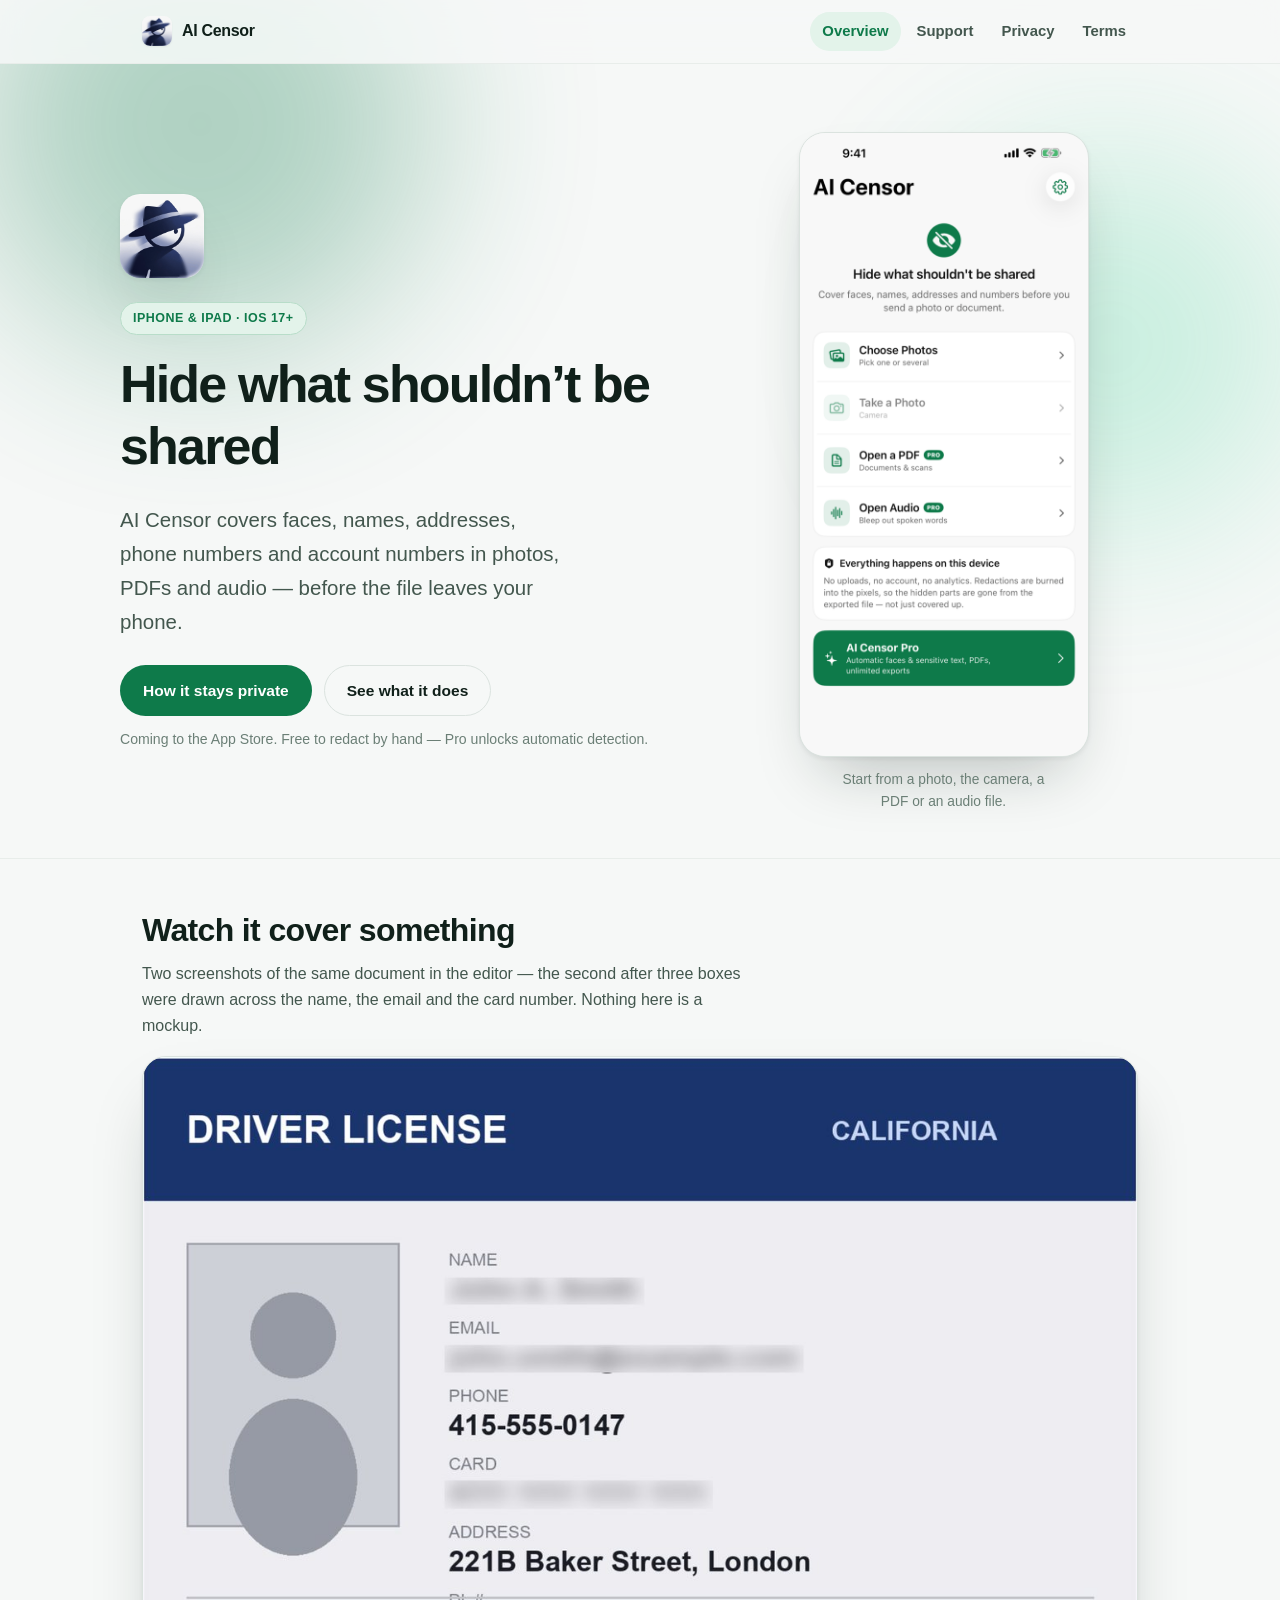
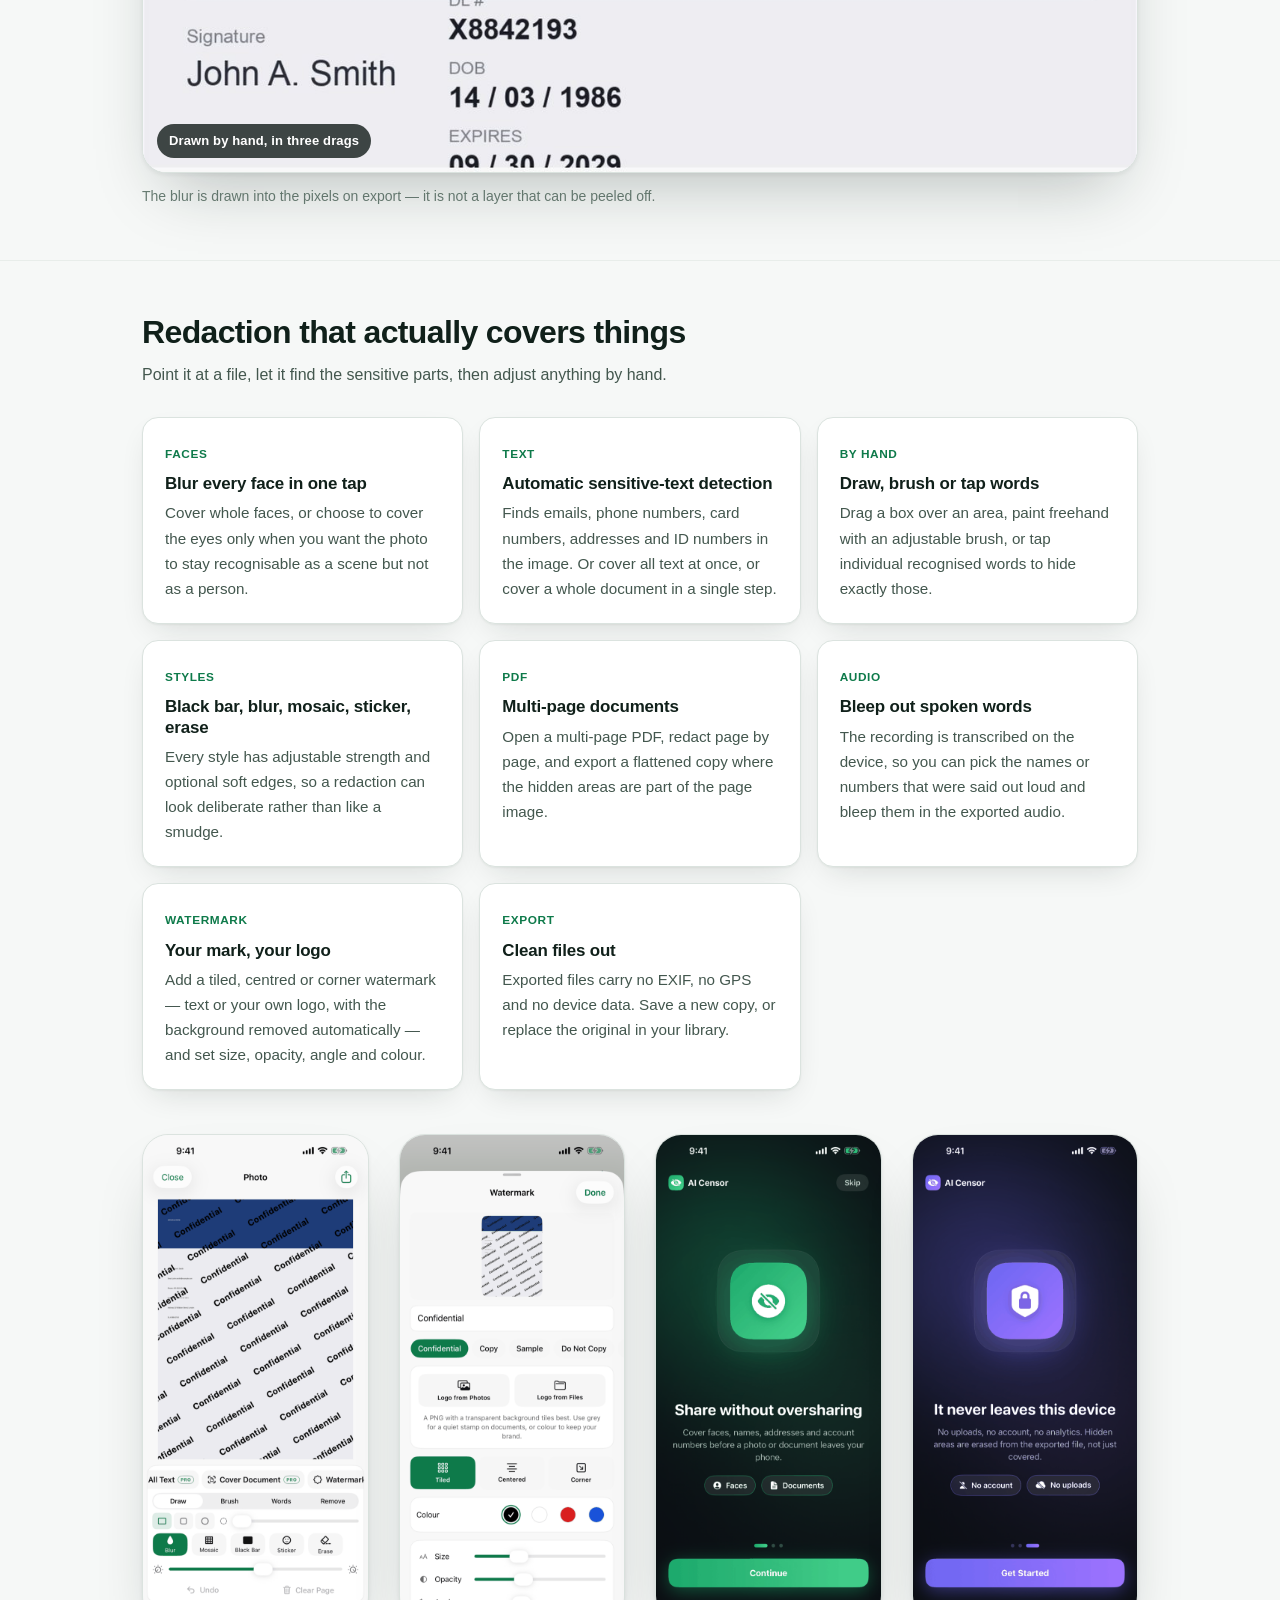
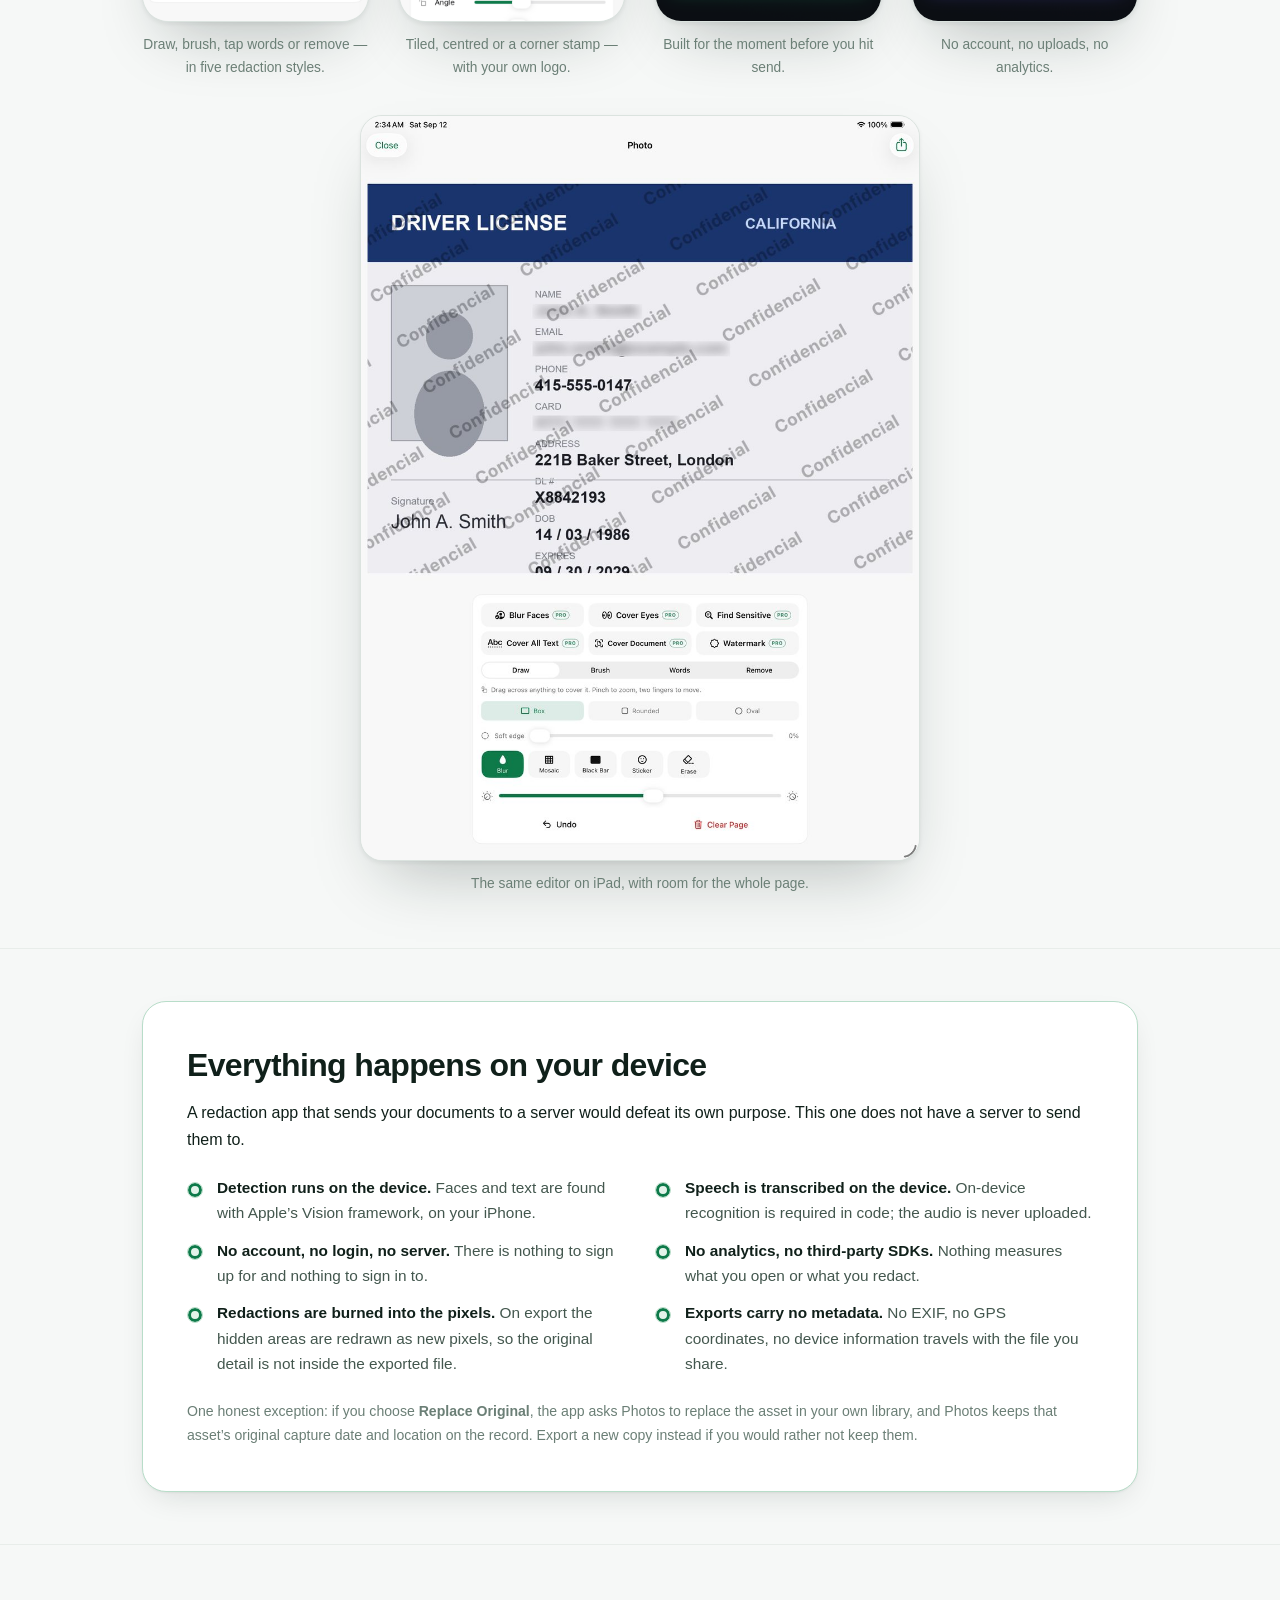
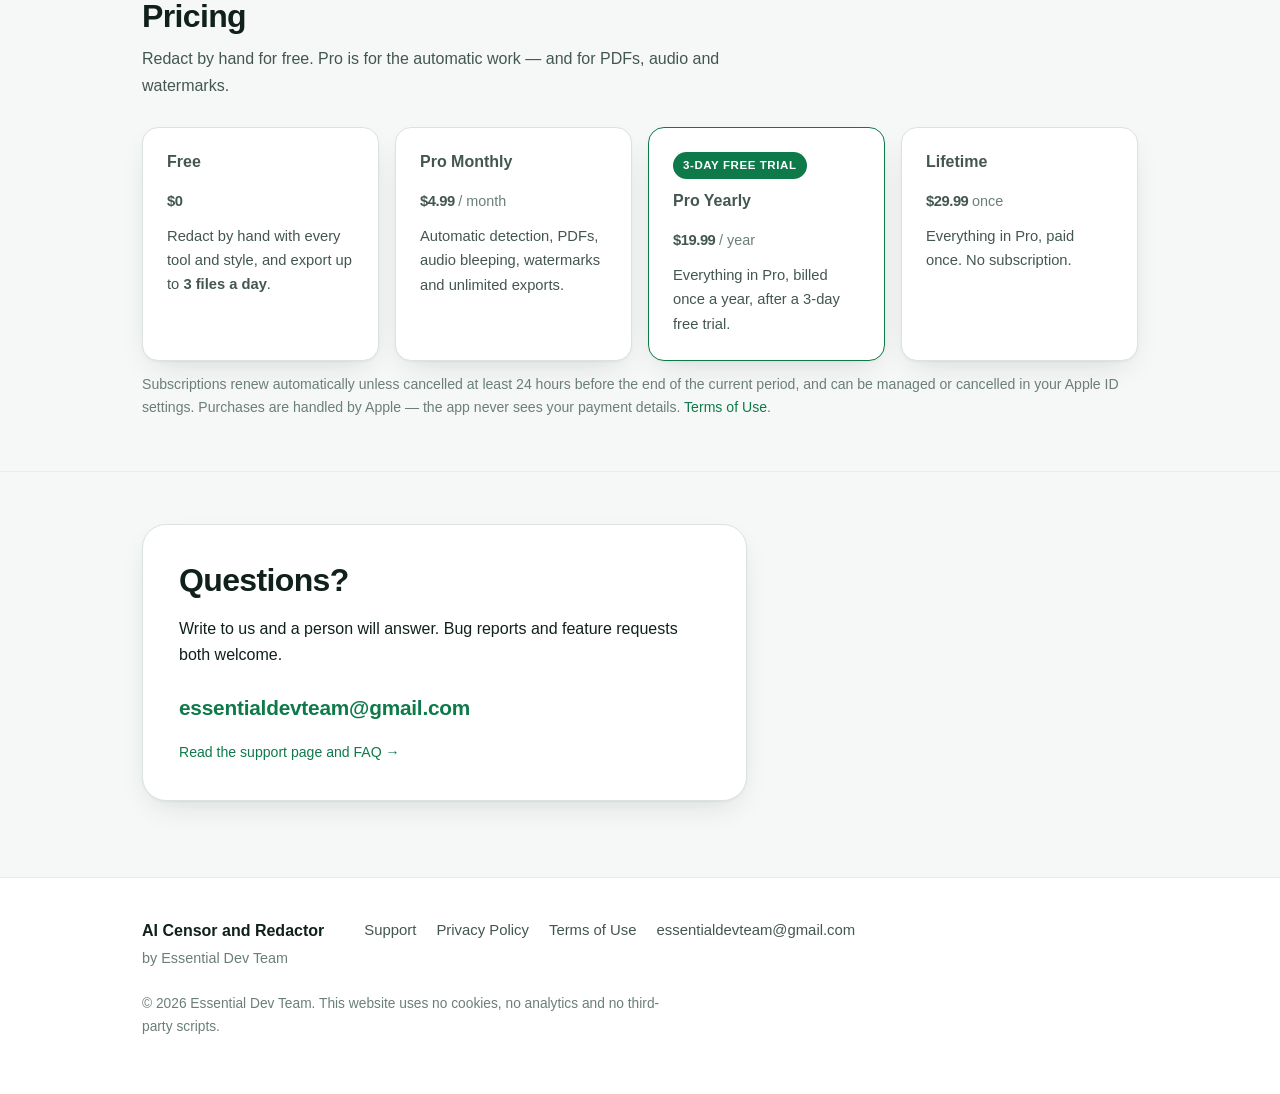
==== commit 99b450c4: "Add motion, a real before/after, and the iPad The page was four good pages of still text and screens" ====
--- a/index.html
+++ b/index.html
@@ -37,8 +37,8 @@
   <div class="hero wrap">
     <div class="hero-grid">
       <div>
-        <img class="hero-icon" src="img/icon.png" alt="AI Censor and Redactor app icon: a crossed-out eye on a green rounded square">
-        <span class="pill">iPhone &middot; iOS 17+</span>
+        <img class="hero-icon" src="img/icon.png" alt="AI Censor and Redactor app icon: a figure in a hat and coat, face hidden in shadow">
+        <span class="pill">iPhone &amp; iPad &middot; iOS 17+</span>
         <h1>Hide what shouldn&rsquo;t be shared</h1>
         <p class="lede">AI Censor covers faces, names, addresses, phone numbers and account numbers in
           photos, PDFs and audio &mdash; before the file leaves your phone.</p>
@@ -56,55 +56,74 @@
     </div>
   </div>
 
+
+  <section id="demo">
+    <div class="wrap">
+      <h2 class="reveal">Watch it cover something</h2>
+      <p class="sub reveal">Two screenshots of the same document in the editor &mdash; the second after
+        three boxes were drawn across the name, the email and the card number. Nothing here is a mockup.</p>
+      <figure class="demo reveal">
+        <div class="demo-frame">
+          <img src="img/demo-before.jpg" width="1200" height="863"
+               alt="A sample driver licence open in the AI Censor editor, with the name John A. Smith, an email address and a card number all readable.">
+          <img class="after" src="img/demo-after.jpg" width="1200" height="863"
+               alt="The same licence after redaction: the name, email address and card number are blurred beyond reading, while the phone number and address are left alone.">
+          <span class="demo-tag">Drawn by hand, in three drags</span>
+        </div>
+        <figcaption>The blur is drawn into the pixels on export &mdash; it is not a layer that can be peeled off.</figcaption>
+      </figure>
+    </div>
+  </section>
+
   <section id="features">
     <div class="wrap">
       <h2>Redaction that actually covers things</h2>
       <p class="sub">Point it at a file, let it find the sensitive parts, then adjust anything by hand.</p>
 
-      <div class="cards">
-        <article class="card">
+      <div class="cards reveal-stagger">
+        <article class="card reveal">
           <span class="k">Faces</span>
           <h3>Blur every face in one tap</h3>
           <p>Cover whole faces, or choose to cover the eyes only when you want the photo to stay
             recognisable as a scene but not as a person.</p>
         </article>
-        <article class="card">
+        <article class="card reveal">
           <span class="k">Text</span>
           <h3>Automatic sensitive-text detection</h3>
           <p>Finds emails, phone numbers, card numbers, addresses and ID numbers in the image. Or cover
             all text at once, or cover a whole document in a single step.</p>
         </article>
-        <article class="card">
+        <article class="card reveal">
           <span class="k">By hand</span>
           <h3>Draw, brush or tap words</h3>
           <p>Drag a box over an area, paint freehand with an adjustable brush, or tap individual
             recognised words to hide exactly those.</p>
         </article>
-        <article class="card">
+        <article class="card reveal">
           <span class="k">Styles</span>
           <h3>Black bar, blur, mosaic, sticker, erase</h3>
           <p>Every style has adjustable strength and optional soft edges, so a redaction can look
             deliberate rather than like a smudge.</p>
         </article>
-        <article class="card">
+        <article class="card reveal">
           <span class="k">PDF</span>
           <h3>Multi-page documents</h3>
           <p>Open a multi-page PDF, redact page by page, and export a flattened copy where the hidden
             areas are part of the page image.</p>
         </article>
-        <article class="card">
+        <article class="card reveal">
           <span class="k">Audio</span>
           <h3>Bleep out spoken words</h3>
           <p>The recording is transcribed on the device, so you can pick the names or numbers that were
             said out loud and bleep them in the exported audio.</p>
         </article>
-        <article class="card">
+        <article class="card reveal">
           <span class="k">Watermark</span>
           <h3>Your mark, your logo</h3>
           <p>Add a tiled, centred or corner watermark &mdash; text or your own logo, with the background
             removed automatically &mdash; and set size, opacity, angle and colour.</p>
         </article>
-        <article class="card">
+        <article class="card reveal">
           <span class="k">Export</span>
           <h3>Clean files out</h3>
           <p>Exported files carry no EXIF, no GPS and no device data. Save a new copy, or replace the
@@ -113,33 +132,39 @@
       </div>
 
       <div class="shots" style="margin-top:44px">
-        <figure class="phone">
+        <figure class="phone reveal">
           <img src="img/3-c-editor.png" width="600" height="1298"
                alt="The editor showing a document covered with a repeating &ldquo;Confidential&rdquo; watermark, with Draw, Brush, Words and Remove tools and Blur, Mosaic, Black Bar, Sticker and Erase styles below it.">
           <figcaption>Draw, brush, tap words or remove &mdash; in five redaction styles.</figcaption>
         </figure>
-        <figure class="phone">
+        <figure class="phone reveal">
           <img src="img/4-d-watermark.png" width="600" height="1298"
                alt="The watermark sheet with preset labels Confidential, Copy, Sample and Do Not Copy, buttons to load a logo from Photos or Files, Tiled, Centred and Corner layouts, and sliders for size, opacity and angle.">
           <figcaption>Tiled, centred or a corner stamp &mdash; with your own logo.</figcaption>
         </figure>
-        <figure class="phone">
+        <figure class="phone reveal">
           <img src="img/1-a-onboarding1.png" width="600" height="1298"
                alt="An onboarding screen headed &ldquo;Share without oversharing&rdquo;, describing covering faces, names, addresses and account numbers before a photo or document leaves your phone.">
           <figcaption>Built for the moment before you hit send.</figcaption>
         </figure>
-        <figure class="phone">
+        <figure class="phone reveal">
           <img src="img/5-e-onboarding3.png" width="600" height="1298"
                alt="An onboarding screen headed &ldquo;It never leaves this device&rdquo;, with badges reading No account and No uploads.">
           <figcaption>No account, no uploads, no analytics.</figcaption>
         </figure>
       </div>
+
+      <figure class="tablet reveal">
+        <img src="img/6-f-ipad-editor.jpg" width="1000" height="1333"
+             alt="The same editor running on an iPad, with the automatic tools laid out in two rows above the drawing tools and the document filling the top of the screen.">
+        <figcaption>The same editor on iPad, with room for the whole page.</figcaption>
+      </figure>
     </div>
   </section>
 
   <section id="device">
     <div class="wrap">
-      <div class="band">
+      <div class="band reveal">
         <h2>Everything happens on your device</h2>
         <p class="sub">A redaction app that sends your documents to a server would defeat its own purpose.
           This one does not have a server to send them to.</p>
@@ -233,5 +258,32 @@
   </div>
 </footer>
 
+
+<script>
+// Decoration only. The class is what arms the CSS, so a page with JS off never
+// starts hidden — it just does not animate.
+document.documentElement.classList.add('js');
+(function () {
+  var targets = document.querySelectorAll('.reveal');
+  if (!('IntersectionObserver' in window) ||
+      window.matchMedia('(prefers-reduced-motion: reduce)').matches) {
+    targets.forEach(function (el) { el.classList.add('is-in'); });
+    return;
+  }
+  document.querySelectorAll('.reveal-stagger').forEach(function (group) {
+    Array.prototype.forEach.call(group.children, function (child, i) {
+      child.style.setProperty('--i', i);
+    });
+  });
+  var io = new IntersectionObserver(function (entries) {
+    entries.forEach(function (e) {
+      if (!e.isIntersecting) return;
+      e.target.classList.add('is-in');
+      io.unobserve(e.target);   // reveal once; re-animating on scroll-back is noise
+    });
+  }, { rootMargin: '0px 0px -8% 0px', threshold: .08 });
+  targets.forEach(function (el) { io.observe(el); });
+})();
+</script>
 </body>
 </html>
--- a/style.css
+++ b/style.css
@@ -90,6 +90,22 @@
 p  { margin: 0 0 1em; }
 
 .wrap { max-width: var(--maxw); margin: 0 auto; padding: 0 22px; }
+
+/* Large displays: the shell was pinned at 1040px, which on a 2560px monitor
+   reads as a narrow column adrift in empty space. Widen the shell AND scale the
+   root font size, so type, spacing and the phone mockup all grow together —
+   widening alone just stretches the gaps. Prose keeps its own `--measure`, so
+   line length stays readable however wide the window gets. */
+@media (min-width: 1500px) {
+  :root { --maxw: 1280px; font-size: 17.5px; }
+  .hero .phone { max-width: 340px; }
+  .hero { padding: 88px 0 60px; }
+}
+@media (min-width: 2000px) {
+  :root { --maxw: 1500px; font-size: 19px; }
+  .hero .phone { max-width: 400px; }
+  .hero { padding: 110px 0 76px; }
+}
 
 .skip {
   position: absolute; left: -9999px; top: 0;
@@ -310,3 +326,127 @@
 .foot-grid nav a:hover { color: var(--accent); }
 .foot-note { color: var(--text-3); font-size: .86rem; margin: 22px 0 0; max-width: var(--measure); }
 .foot-note a { color: var(--text-2); }
+
+/* ---------- motion ----------
+   Everything below is decoration. The global prefers-reduced-motion rule near
+   the top already collapses animation and transition durations, so each block
+   here is written so that its FINAL keyframe is the state worth seeing: the
+   before/after demo settles on the redacted frame, revealed sections settle
+   visible. Nothing here is load-bearing — with CSS or JS off the page is the
+   same page, just still. */
+
+/* Aurora behind the hero — the app's own onboarding surface, two slow blurred
+   orbs over the page background. Sits under everything and never takes a tap. */
+.hero { position: relative; isolation: isolate; }
+.hero::before,
+.hero::after {
+  content: "";
+  position: absolute;
+  z-index: -1;
+  border-radius: 50%;
+  pointer-events: none;
+  filter: blur(90px);
+  opacity: .30;
+}
+.hero::before {
+  width: 460px; height: 460px;
+  top: -170px; left: -150px;
+  background: var(--accent);
+  animation: aurora-a 19s ease-in-out infinite alternate;
+}
+.hero::after {
+  width: 380px; height: 380px;
+  top: 90px; right: -140px;
+  background: #2ACE8C;
+  opacity: .22;
+  animation: aurora-b 23s ease-in-out infinite alternate;
+}
+@media (prefers-color-scheme: dark) {
+  .hero::before { opacity: .26; }
+  .hero::after  { opacity: .20; }
+}
+@keyframes aurora-a {
+  from { transform: translate3d(0, 0, 0) scale(1); }
+  to   { transform: translate3d(38px, 34px, 0) scale(1.08); }
+}
+@keyframes aurora-b {
+  from { transform: translate3d(0, 0, 0) scale(1.04); }
+  to   { transform: translate3d(-34px, 28px, 0) scale(.96); }
+}
+
+/* Before / after — two real screenshots of the same document in the editor,
+   one unredacted, one after three boxes were drawn. Pixel-aligned, so the only
+   thing that moves is the redaction. */
+.demo { margin: 0; }
+.demo-frame {
+  position: relative;
+  overflow: hidden;
+  border-radius: var(--radius-lg);
+  border: 1px solid var(--line);
+  box-shadow: var(--shadow-lg);
+  background: var(--surface);
+}
+.demo-frame img { width: 100%; display: block; }
+.demo-frame .after {
+  position: absolute;
+  inset: 0;
+  animation: demo-swap 7s ease-in-out infinite;
+}
+@keyframes demo-swap {
+  0%, 22%    { opacity: 0; }
+  38%, 78%   { opacity: 1; }
+  94%, 100%  { opacity: 1; }
+}
+.demo-tag {
+  position: absolute;
+  left: 14px; bottom: 14px;
+  padding: 6px 12px;
+  border-radius: 999px;
+  font-size: 13px; font-weight: 600;
+  letter-spacing: .01em;
+  background: rgba(12, 22, 18, .78);
+  color: #fff;
+  backdrop-filter: saturate(160%) blur(8px);
+  -webkit-backdrop-filter: saturate(160%) blur(8px);
+}
+.demo figcaption { margin-top: 12px; color: var(--text-3); font-size: 14px; }
+
+@media (prefers-reduced-motion: reduce) {
+  /* Hold the redacted frame rather than flickering between the two. */
+  .demo-frame .after { opacity: 1; animation: none; }
+  .hero::before, .hero::after { animation: none; }
+}
+
+/* Sections fade up as they arrive. `.reveal` is only ever added by the inline
+   script; with JS off the elements are simply visible from the start. */
+.js .reveal {
+  opacity: 0;
+  transform: translate3d(0, 14px, 0);
+  transition: opacity .55s ease, transform .55s cubic-bezier(.22,.61,.36,1);
+}
+.js .reveal.is-in { opacity: 1; transform: none; }
+.js .reveal-stagger > * { transition-delay: calc(var(--i, 0) * 55ms); }
+@media (prefers-reduced-motion: reduce) {
+  .js .reveal { opacity: 1; transform: none; }
+}
+
+/* A screenshot lifts slightly when you point at it. Pointer devices only, so a
+   phone never gets a stuck hover state. */
+@media (hover: hover) and (pointer: fine) {
+  .phone img, .demo-frame { transition: transform .35s cubic-bezier(.22,.61,.36,1), box-shadow .35s ease; }
+  .phone:hover img { transform: translateY(-6px); }
+  .demo-frame:hover { transform: translateY(-4px); }
+}
+
+/* The iPad shot is 4:3, so it gets its own centred block rather than a column
+   in the phone grid, where it would sit half the height of its neighbours. */
+.tablet { margin: 36px auto 0; max-width: 560px; }
+.tablet img {
+  width: 100%; border-radius: 22px;
+  border: 1px solid var(--line);
+  background: var(--surface);
+  box-shadow: var(--shadow-lg);
+}
+.tablet figcaption {
+  font-size: .86rem; color: var(--text-3); margin-top: 12px; text-align: center;
+}
